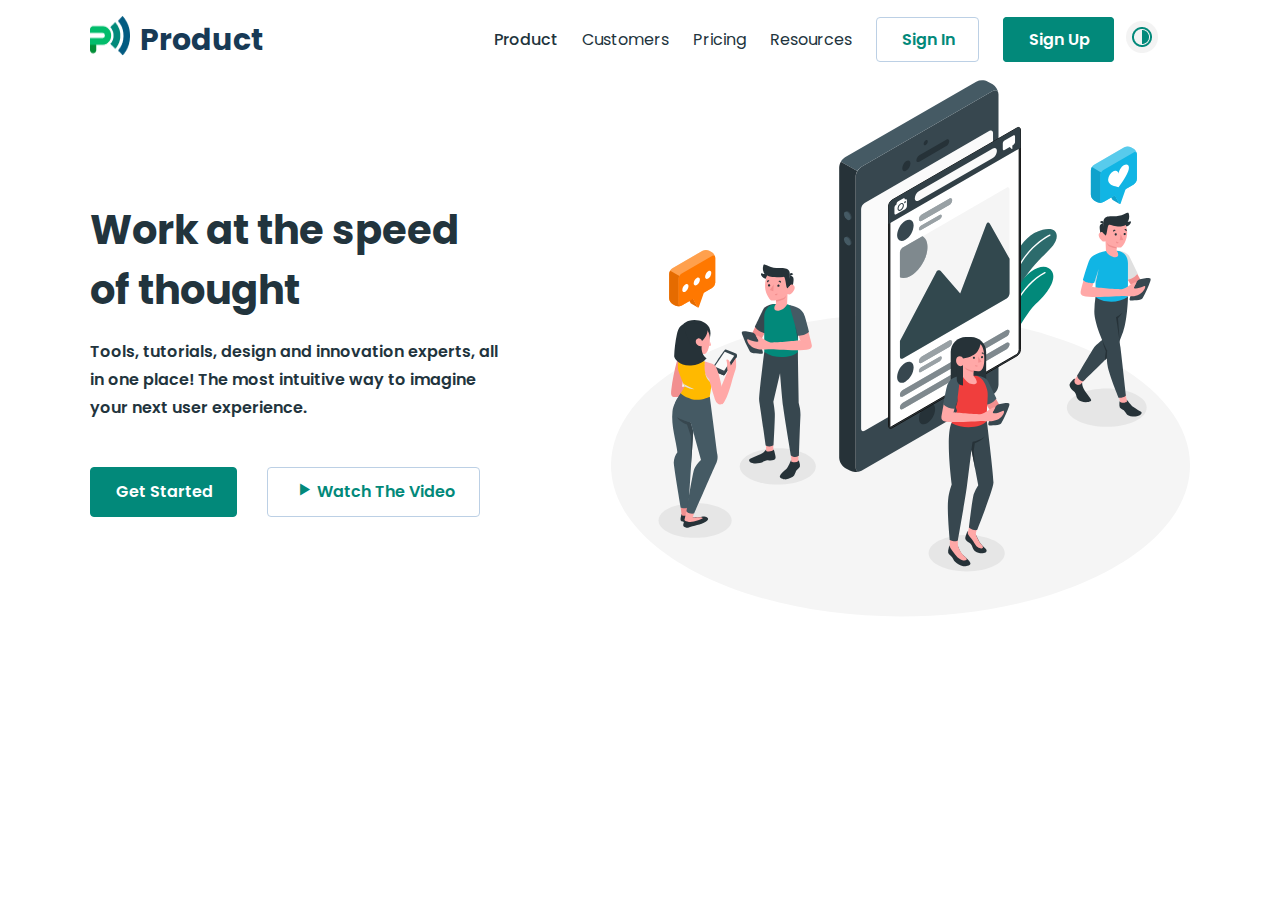
==== index.html @ 7fa53f3a "hero responisve" ====
<!DOCTYPE html>
<html lang="en">
  <head>
    <meta charset="UTF-8" />
    <meta http-equiv="X-UA-Compatible" content="IE=edge" />
    <meta name="viewport" content="width=device-width, initial-scale=1.0" />
    <link rel="stylesheet" href="./style/style.css" />
    <!--box icon-->
    <link
      href="https://unpkg.com/boxicons@2.1.1/css/boxicons.min.css"
      rel="stylesheet"
    />

    <!--font link-->
    <!--cdnjs link-->
    <link
      rel="stylesheet"
      href="https://cdnjs.cloudflare.com/ajax/libs/font-awesome/6.0.0-beta3/css/all.min.css"
      integrity="sha512-Fo3rlrZj/k7ujTnHg4CGR2D7kSs0v4LLanw2qksYuRlEzO+tcaEPQogQ0KaoGN26/zrn20ImR1DfuLWnOo7aBA=="
      crossorigin="anonymous"
      referrerpolicy="no-referrer"
    />
    <link rel="stylesheet" href="./style/style.css" />
    <title>My Product</title>
  </head>
  <body>
    <!--hero-->
    <section class="header">
      <div class="header-container container">
        <div class="header-inner">
          <div class="header-logo">
            <a href="#">
              <img src="./images/logo.png" alt="header-inner" />
              <p>Product</p>
            </a>
          </div>
          <div id="headerMenu" class="header-menu">
            <nav class="header__nav">
              <ul class="nav__list">
                <li class="list__item active"><a href="#hero">product</a></li>
                <li class="list__item"><a href="#customers">customers</a></li>
                <li class="list__item"><a href="#pricing">pricing</a></li>
                <li class="list__item"><a href="#resources">resources</a></li>
                <li class="list__btn">
                  <a class="btn singin" href="#sign in">sign in</a>
                </li>
                <li class="list__btn">
                  <a class="btn singup" href="#sign up">sign up</a>
                </li>
                <li>
                  <a class="headerDayBtn" href="#">
                    <img src="./images/daynight.png" alt="daynight" />
                  </a>
                </li>
              </ul>
            </nav>
          </div>
          <button id="openMenu" class="header__menuBtn">
            <i id="icon" class="bx bx-menu"></i>
          </button>
        </div>
      </div>
    </section>
    <sectio id="hero" class="hero">
      <div class="hero-contianer container">
        <div class="hero-inner">
          <h1 class="hero__title">
            Work at the speed <br />
            of thought
          </h1>
          <p>
            Tools, tutorials, design and innovation experts, all <br />
            in one place! The most intuitive way to imagine <br />your next user
            experience.
          </p>
          <div class="hero__btns">
            <a class="btn start" href="#">Get started </a>
            <a class="btn watch" href="#"
              ><i class="bx bx-play"></i> Watch the Video</a
            >
          </div>
        </div>
      </div>
    </sectio>
    <script src="./script.js"></script>
  </body>
</html>
---- style/style.css ----
@import url("https://fonts.googleapis.com/css2?family=Inter:wght@500&family=Montserrat:wght@600&family=Poppins:wght@400;500;600;700&display=swap");

*,
*::before,
*::after {
  box-sizing: border-box;
}

:root {
  --bg-color: #02897a;
  --text-size: 16px;
  --text-height: 28px;
  --text-weight: 600;
  --inner-titlesize: 24px;
  --inner-titleheight: 40px;
  --inner-titleweight: 700;
  --outer-titlesize: 32px;
  --outer-titleheight: 48px;
  --outer-titleweight: 700;
}

h1,
h2,
h3,
h4,
h5,
h6 {
  margin: 0;
}

ul,
li {
  list-style-type: none;
  list-style: none;
}

a {
  text-decoration: none;
}

body {
  font-family: "Poppins";
  margin: 0;
  padding: 0;
}

.container {
  width: 100%;
  max-width: 1130px;
  margin: 0 auto;
  padding: 0 15px;
}

.header {
  position: relative;
  width: 100%;
  height: 80px;
  text-align: center;
  padding: 1rem 0;
}

.header-inner {
  display: flex;
  flex-direction: row;
}

.header-logo a {
  display: flex;
  flex-direction: row;
}

.header-logo a img {
  position: relative;
  width: 40px;
  height: 40px;
}

.header-logo a p {
  font-style: normal;
  font-weight: bold;
  font-size: 30px;
  line-height: var(--text-height);
  color: #173a56;
  margin: 10px 0 10px 10px;
}

.header-menu {
  display: flex;
  flex-direction: row;
  align-items: center;
  flex-grow: 1;
  justify-content: right;
}

.header__nav {
  vertical-align: middle;
}

.nav__list {
  display: flex;
  flex-direction: row;
  margin: 0 2rem;
  vertical-align: middle;
  align-items: center;
}

.list__item {
  margin: 0 12px;
}

.list__item a {
  font-style: normal;
  font-weight: 400;
  font-size: var(--text-size);
  line-height: var(--text-height);
  color: #22343d;
  text-transform: capitalize;
  transition: all 0.2s ease;
}

.list__item.active a {
  font-weight: 500;
}

.list__btn {
  margin: 0 12px;
}

.btn {
  font-style: normal;
  font-weight: var(--text-weight);
  font-size: var(--text-size);
  line-height: var(--text-height);
  color: #fff;
  background-color: var(--bg-color);
  padding: 10px 23px 10px 25px;
  border-radius: 4px;
  transition: all 0.2s ease;
  border: 1px solid var(--bg-color);
  text-transform: capitalize;
}

.btn.singup:hover,
.btn.start:hover {
  color: #02897a;
  background-color: #fff;
}

.btn.singin,
.btn.watch {
  color: var(--bg-color);
  background-color: #fff;
  border: 1px solid #bcd0e5;
}

.btn.singin:hover,
.btn.watch:hover {
  color: #fff;
  background-color: var(--bg-color);
}

.header__menuBtn {
  background-color: transparent;
  border: none;
  font-size: 40px;
  color: var(--bg-color);
  display: none;
  align-items: center;
}

/*responsive*/
@media only screen and (max-width: 992px) {
  .container {
    width: 96%;
  }

  .header-inner {
    display: flex;
    flex-direction: row;
    justify-content: space-between;
  }

  .header-menu {
    position: fixed;
    top: 0;
    right: 100%;
    width: 100vw;
    min-height: 100vh;
    background-color: #1f2e35b6;
    overflow-y: hidden;
    transition: 0.5s;
    flex-basis: 100%;
    text-align: center;
    justify-content: center;
    z-index: 100;
    padding: 150px 50px;
    transition: all 0.4s ease;
  }

  .show {
    right: 0;
  }

  .header__nav {
    display: inline-block;
    width: 100%;
  }

  .nav__list {
    display: flex;
    flex-direction: column;
    justify-content: space-around;
    margin: 0;
    padding: 0;
    z-index: 110;
  }

  .nav__list a:hover {
    color: #fff;
  }

  .list__item,
  .list__btn {
    margin: 1rem 0;
  }

  .header__menuBtn {
    display: flex;
    position: relative;
    z-index: 210;
    cursor: pointer;
    border: none;
    background-color: transparent;
    text-align: center;
    padding: 1rem 0;
  }

  .header__menuBtn i {
    font-size: 28px;
    color: #02897a;
    font-weight: 500;
  }
}

/*hero*/

.hero {
  position: relative;
  width: 100%;
  height: auto;
  padding: 25px 0 50px 0;
}

.hero-inner {
  display: flex;
  flex-direction: column;
  text-align: left;
  align-items: flex-start;
  background-image: url(../images/amico.svg);
  background-position: right;
  background-repeat: no-repeat;
  background-size: contain;

  padding: 120px 0 100px 0;
}

.hero__title {
  font-style: normal;
  font-weight: var(--inner-titleweight);
  font-size: 40px;
  line-height: 60px;
  color: #22343d;
  margin: 0 0 18px 0;
}

.hero-inner p {
  font-style: normal;
  font-weight: var(--text-weight);
  font-size: var(--text-size);
  line-height: var(--text-height);
  color: #22343d;
  margin: 0 0 45px 0;
}

.hero__btns {
  display: flex;
  flex-direction: row;
  gap: 30px;
}

.watch i {
  font-size: 24px;
  text-align: center;
}

.watch {
  display: flex;
  flex-direction: row;
}

@media only screen and (max-width: 992px) {
  :root {
    --bg-color: #02897a;
    --text-size: 14px;
    --text-height: 24px;
    --text-weight: 600;
    --inner-titlesize: 24px;
    --inner-titleheight: 40px;
    --inner-titleweight: 700;
    --outer-titlesize: 32px;
    --outer-titleheight: 48px;
    --outer-titleweight: 700;
  }

  .hero-inner {
    background-size: 60%;
  }

  .hero__title {
    font-size: 2.2rem;
    line-height: 50px;
  }

  .hero-inner p {
    font-style: normal;
    font-weight: var(--text-weight);
    font-size: var(--text-size);
    line-height: var(--text-height);
    color: #22343d;
    margin: 0 0 45px 0;
  }

  .hero__btns {
    text-align: left;
    justify-content: left;
  }
}

@media only screen and (max-width: 768px) {
  .hero-inner {
    background-position: top center;
    background-repeat: no-repeat;
    background-size: 50%;
    padding: 250px 0 100px 0;
    justify-content: center;
  }

  .hero__title {
    font-size: 36px;
    line-height: 60px;
    text-align: center;
    width: 100%;
  }

  .hero-inner p {
    font-size: 18px;
    line-height: 28px;
    color: #22343d;
    margin: 0 0 32px 0;
    text-align: center;
    width: 100%;
  }

  .hero__btns {
    width: 100%;
    text-align: center;
    justify-content: center;
  }
}

@media only screen and (max-width: 576px) {
  :root {
    --bg-color: #02897a;
    --text-size: 14px;
    --text-height: 24px;
    --text-weight: 600;
    --inner-titlesize: 24px;
    --inner-titleheight: 40px;
    --inner-titleweight: 700;
    --outer-titlesize: 32px;
    --outer-titleheight: 48px;
    --outer-titleweight: 700;
  }
  .hero-inner {
    background-position: top center;
    background-repeat: no-repeat;
    background-size: 50%;
    padding: 250px 0 100px 0;
    justify-content: center;
  }

  .hero__title {
    font-size: 36px;
    line-height: 60px;
    text-align: center;
    width: 100%;
  }

  .hero-inner p {
    font-size: 18px;
    line-height: 28px;
    color: #22343d;
    margin: 0 0 32px 0;
    text-align: center;
    width: 100%;
  }

  .hero__btns {
    width: 100%;
    text-align: center;
    justify-content: center;
  }
}
---- style/style.css ----
@import url("https://fonts.googleapis.com/css2?family=Inter:wght@500&family=Montserrat:wght@600&family=Poppins:wght@400;500;600;700&display=swap");

*,
*::before,
*::after {
  box-sizing: border-box;
}

:root {
  --bg-color: #02897a;
  --text-size: 16px;
  --text-height: 28px;
  --text-weight: 600;
  --inner-titlesize: 24px;
  --inner-titleheight: 40px;
  --inner-titleweight: 700;
  --outer-titlesize: 32px;
  --outer-titleheight: 48px;
  --outer-titleweight: 700;
}

h1,
h2,
h3,
h4,
h5,
h6 {
  margin: 0;
}

ul,
li {
  list-style-type: none;
  list-style: none;
}

a {
  text-decoration: none;
}

body {
  font-family: "Poppins";
  margin: 0;
  padding: 0;
}

.container {
  width: 100%;
  max-width: 1130px;
  margin: 0 auto;
  padding: 0 15px;
}

.header {
  position: relative;
  width: 100%;
  height: 80px;
  text-align: center;
  padding: 1rem 0;
}

.header-inner {
  display: flex;
  flex-direction: row;
}

.header-logo a {
  display: flex;
  flex-direction: row;
}

.header-logo a img {
  position: relative;
  width: 40px;
  height: 40px;
}

.header-logo a p {
  font-style: normal;
  font-weight: bold;
  font-size: 30px;
  line-height: var(--text-height);
  color: #173a56;
  margin: 10px 0 10px 10px;
}

.header-menu {
  display: flex;
  flex-direction: row;
  align-items: center;
  flex-grow: 1;
  justify-content: right;
}

.header__nav {
  vertical-align: middle;
}

.nav__list {
  display: flex;
  flex-direction: row;
  margin: 0 2rem;
  vertical-align: middle;
  align-items: center;
}

.list__item {
  margin: 0 12px;
}

.list__item a {
  font-style: normal;
  font-weight: 400;
  font-size: var(--text-size);
  line-height: var(--text-height);
  color: #22343d;
  text-transform: capitalize;
  transition: all 0.2s ease;
}

.list__item.active a {
  font-weight: 500;
}

.list__btn {
  margin: 0 12px;
}

.btn {
  font-style: normal;
  font-weight: var(--text-weight);
  font-size: var(--text-size);
  line-height: var(--text-height);
  color: #fff;
  background-color: var(--bg-color);
  padding: 10px 23px 10px 25px;
  border-radius: 4px;
  transition: all 0.2s ease;
  border: 1px solid var(--bg-color);
  text-transform: capitalize;
}

.btn.singup:hover,
.btn.start:hover {
  color: #02897a;
  background-color: #fff;
}

.btn.singin,
.btn.watch {
  color: var(--bg-color);
  background-color: #fff;
  border: 1px solid #bcd0e5;
}

.btn.singin:hover,
.btn.watch:hover {
  color: #fff;
  background-color: var(--bg-color);
}

.header__menuBtn {
  background-color: transparent;
  border: none;
  font-size: 40px;
  color: var(--bg-color);
  display: none;
  align-items: center;
}

/*responsive*/
@media only screen and (max-width: 992px) {
  .container {
    width: 96%;
  }

  .header-inner {
    display: flex;
    flex-direction: row;
    justify-content: space-between;
  }

  .header-menu {
    position: fixed;
    top: 0;
    right: 100%;
    width: 100vw;
    min-height: 100vh;
    background-color: #1f2e35b6;
    overflow-y: hidden;
    transition: 0.5s;
    flex-basis: 100%;
    text-align: center;
    justify-content: center;
    z-index: 100;
    padding: 150px 50px;
    transition: all 0.4s ease;
  }

  .show {
    right: 0;
  }

  .header__nav {
    display: inline-block;
    width: 100%;
  }

  .nav__list {
    display: flex;
    flex-direction: column;
    justify-content: space-around;
    margin: 0;
    padding: 0;
    z-index: 110;
  }

  .nav__list a:hover {
    color: #fff;
  }

  .list__item,
  .list__btn {
    margin: 1rem 0;
  }

  .header__menuBtn {
    display: flex;
    position: relative;
    z-index: 210;
    cursor: pointer;
    border: none;
    background-color: transparent;
    text-align: center;
    padding: 1rem 0;
  }

  .header__menuBtn i {
    font-size: 28px;
    color: #02897a;
    font-weight: 500;
  }
}

/*hero*/

.hero {
  position: relative;
  width: 100%;
  height: auto;
  padding: 25px 0 50px 0;
}

.hero-inner {
  display: flex;
  flex-direction: column;
  text-align: left;
  align-items: flex-start;
  background-image: url(../images/amico.svg);
  background-position: right;
  background-repeat: no-repeat;
  background-size: contain;

  padding: 120px 0 100px 0;
}

.hero__title {
  font-style: normal;
  font-weight: var(--inner-titleweight);
  font-size: 40px;
  line-height: 60px;
  color: #22343d;
  margin: 0 0 18px 0;
}

.hero-inner p {
  font-style: normal;
  font-weight: var(--text-weight);
  font-size: var(--text-size);
  line-height: var(--text-height);
  color: #22343d;
  margin: 0 0 45px 0;
}

.hero__btns {
  display: flex;
  flex-direction: row;
  gap: 30px;
}

.watch i {
  font-size: 24px;
  text-align: center;
}

.watch {
  display: flex;
  flex-direction: row;
}

@media only screen and (max-width: 992px) {
  :root {
    --bg-color: #02897a;
    --text-size: 14px;
    --text-height: 24px;
    --text-weight: 600;
    --inner-titlesize: 24px;
    --inner-titleheight: 40px;
    --inner-titleweight: 700;
    --outer-titlesize: 32px;
    --outer-titleheight: 48px;
    --outer-titleweight: 700;
  }

  .hero-inner {
    background-size: 60%;
  }

  .hero__title {
    font-size: 2.2rem;
    line-height: 50px;
  }

  .hero-inner p {
    font-style: normal;
    font-weight: var(--text-weight);
    font-size: var(--text-size);
    line-height: var(--text-height);
    color: #22343d;
    margin: 0 0 45px 0;
  }

  .hero__btns {
    text-align: left;
    justify-content: left;
  }
}

@media only screen and (max-width: 768px) {
  .hero-inner {
    background-position: top center;
    background-repeat: no-repeat;
    background-size: 50%;
    padding: 250px 0 100px 0;
    justify-content: center;
  }

  .hero__title {
    font-size: 36px;
    line-height: 60px;
    text-align: center;
    width: 100%;
  }

  .hero-inner p {
    font-size: 18px;
    line-height: 28px;
    color: #22343d;
    margin: 0 0 32px 0;
    text-align: center;
    width: 100%;
  }

  .hero__btns {
    width: 100%;
    text-align: center;
    justify-content: center;
  }
}

@media only screen and (max-width: 576px) {
  :root {
    --bg-color: #02897a;
    --text-size: 14px;
    --text-height: 24px;
    --text-weight: 600;
    --inner-titlesize: 24px;
    --inner-titleheight: 40px;
    --inner-titleweight: 700;
    --outer-titlesize: 32px;
    --outer-titleheight: 48px;
    --outer-titleweight: 700;
  }
  .hero-inner {
    background-position: top center;
    background-repeat: no-repeat;
    background-size: 50%;
    padding: 250px 0 100px 0;
    justify-content: center;
  }

  .hero__title {
    font-size: 36px;
    line-height: 60px;
    text-align: center;
    width: 100%;
  }

  .hero-inner p {
    font-size: 18px;
    line-height: 28px;
    color: #22343d;
    margin: 0 0 32px 0;
    text-align: center;
    width: 100%;
  }

  .hero__btns {
    width: 100%;
    text-align: center;
    justify-content: center;
  }
}
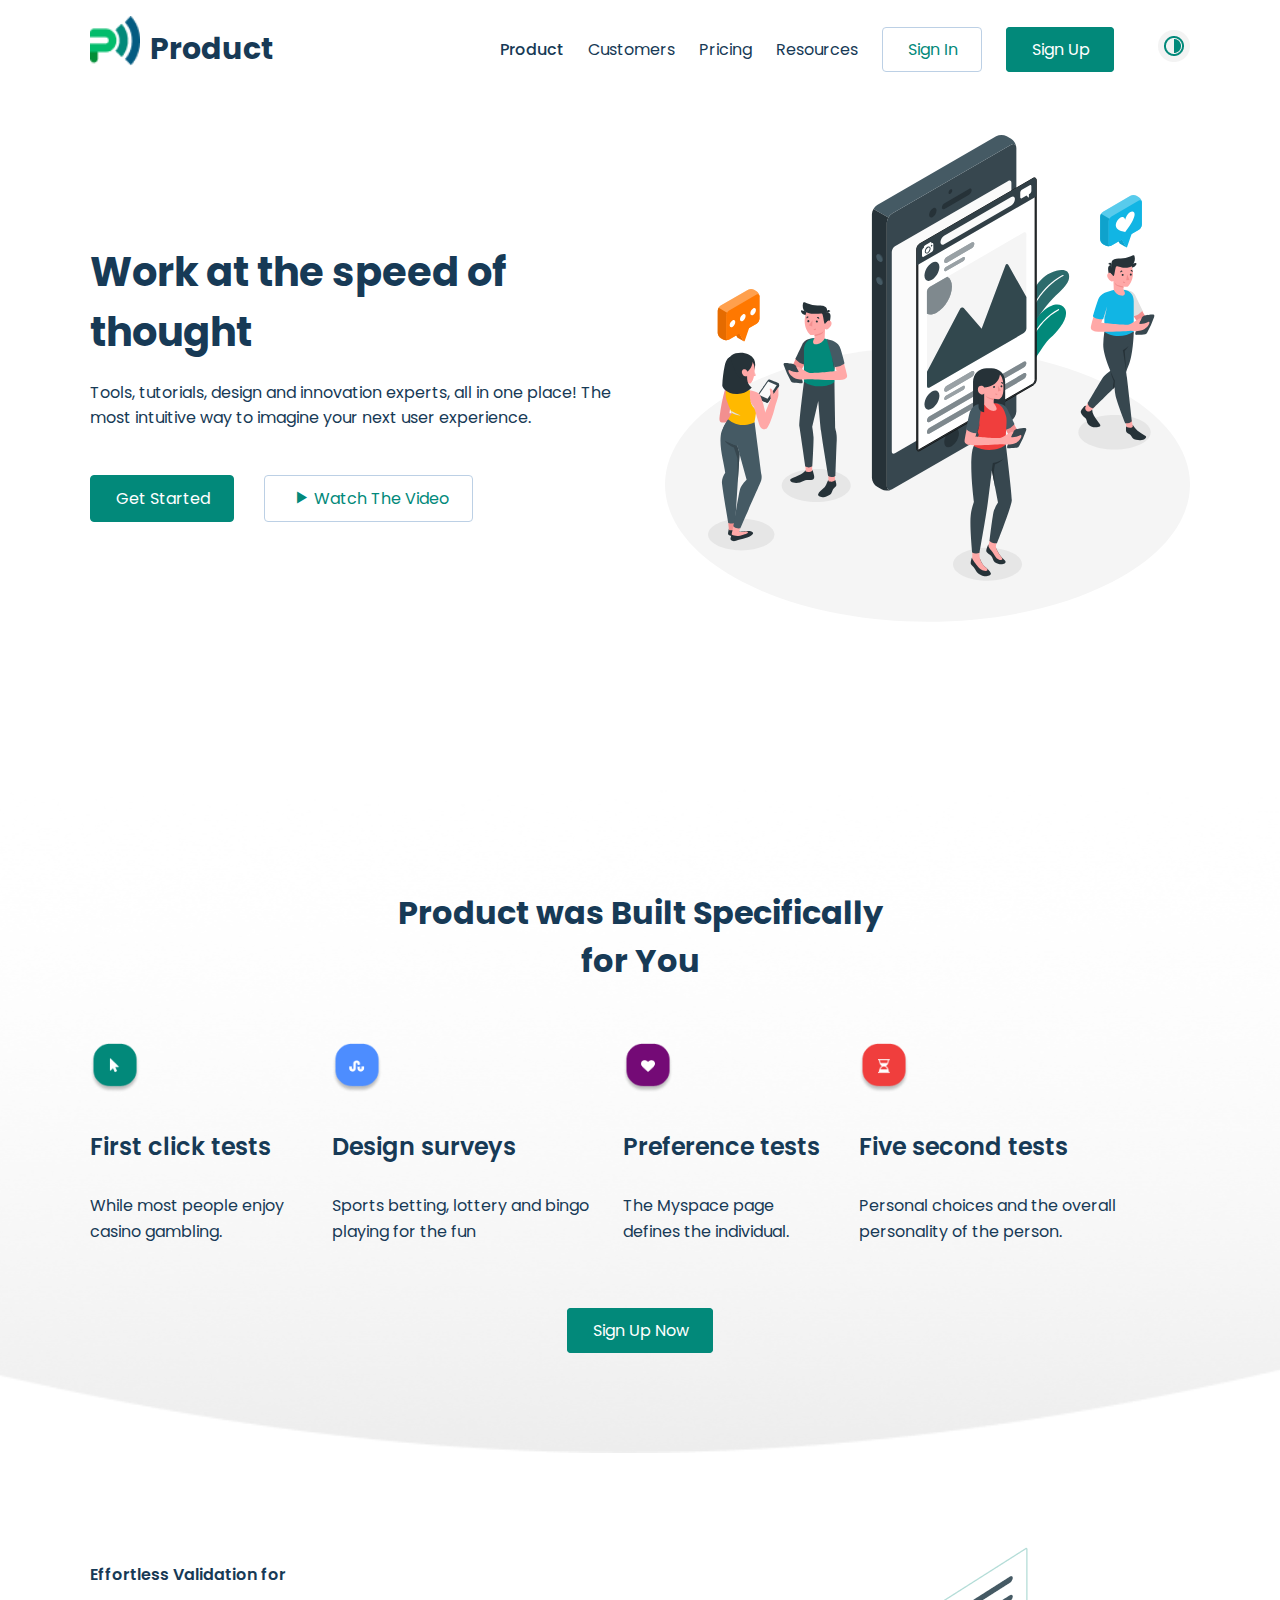
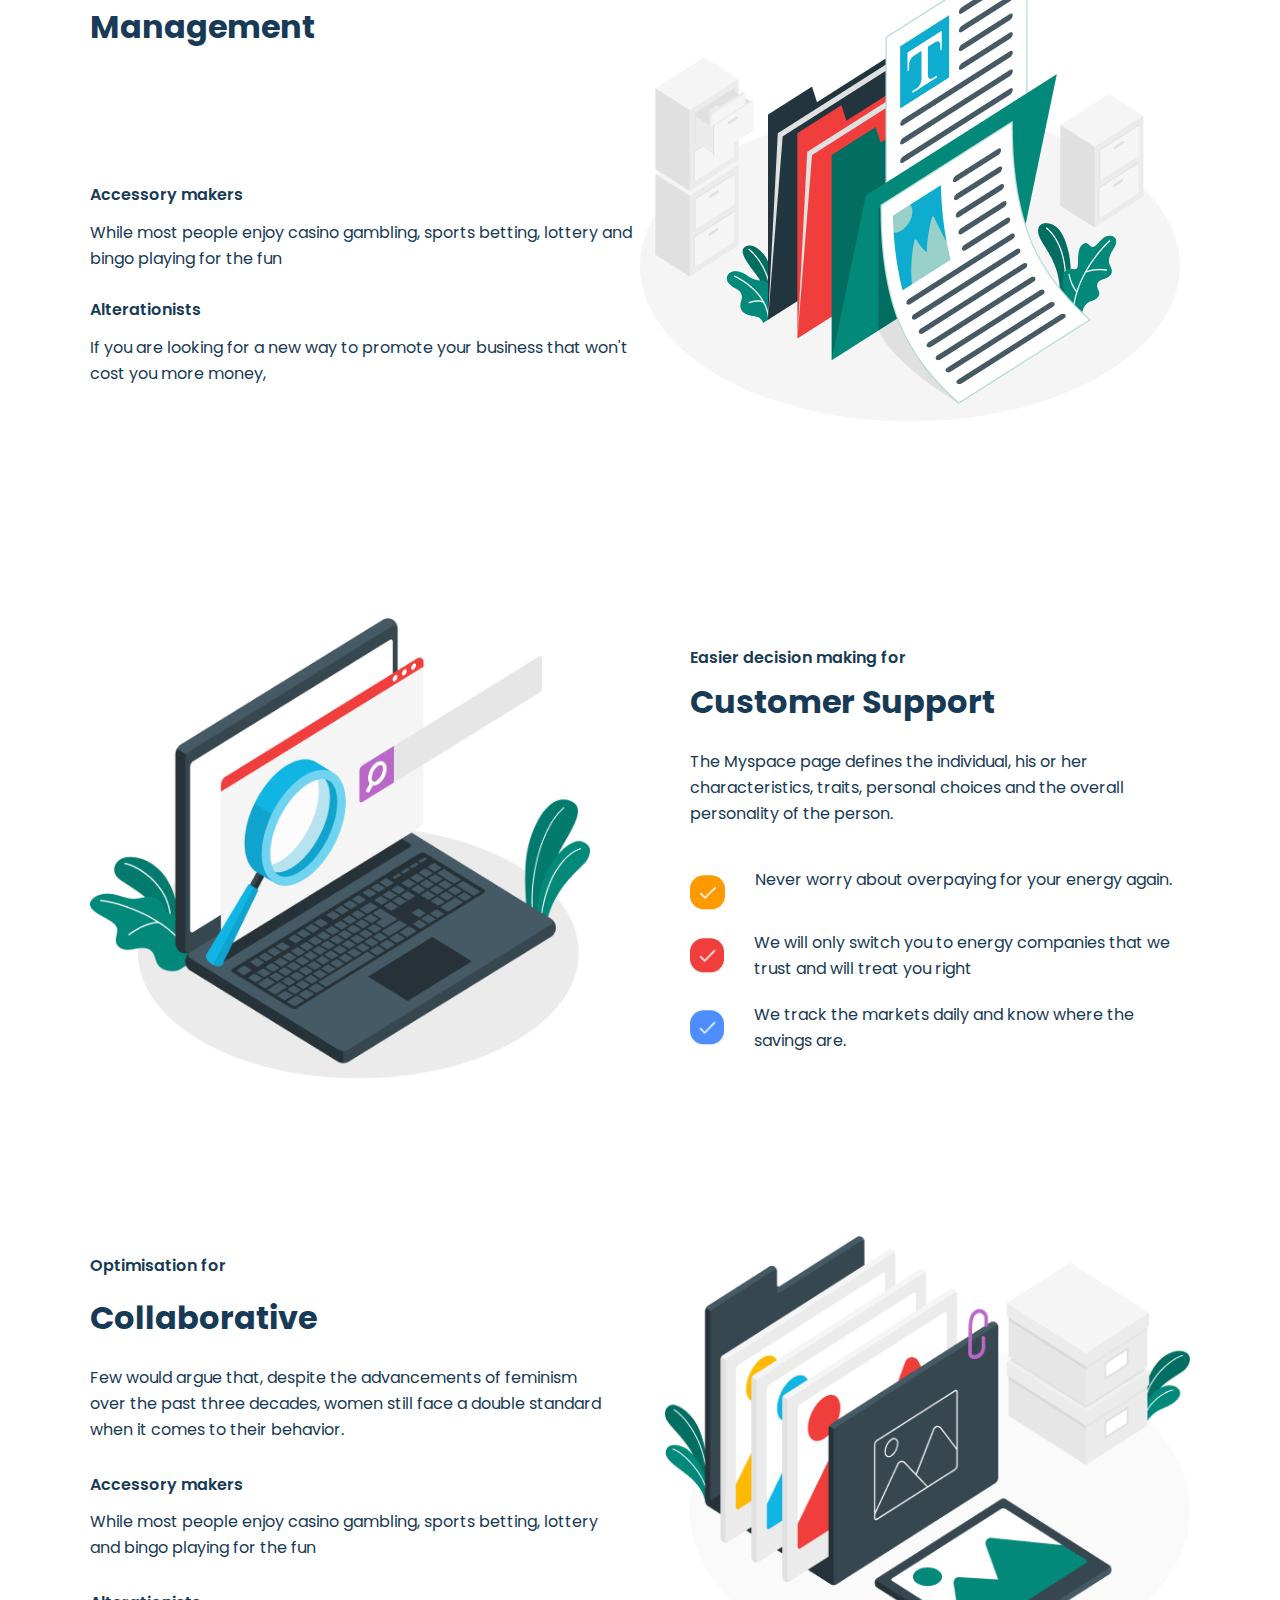
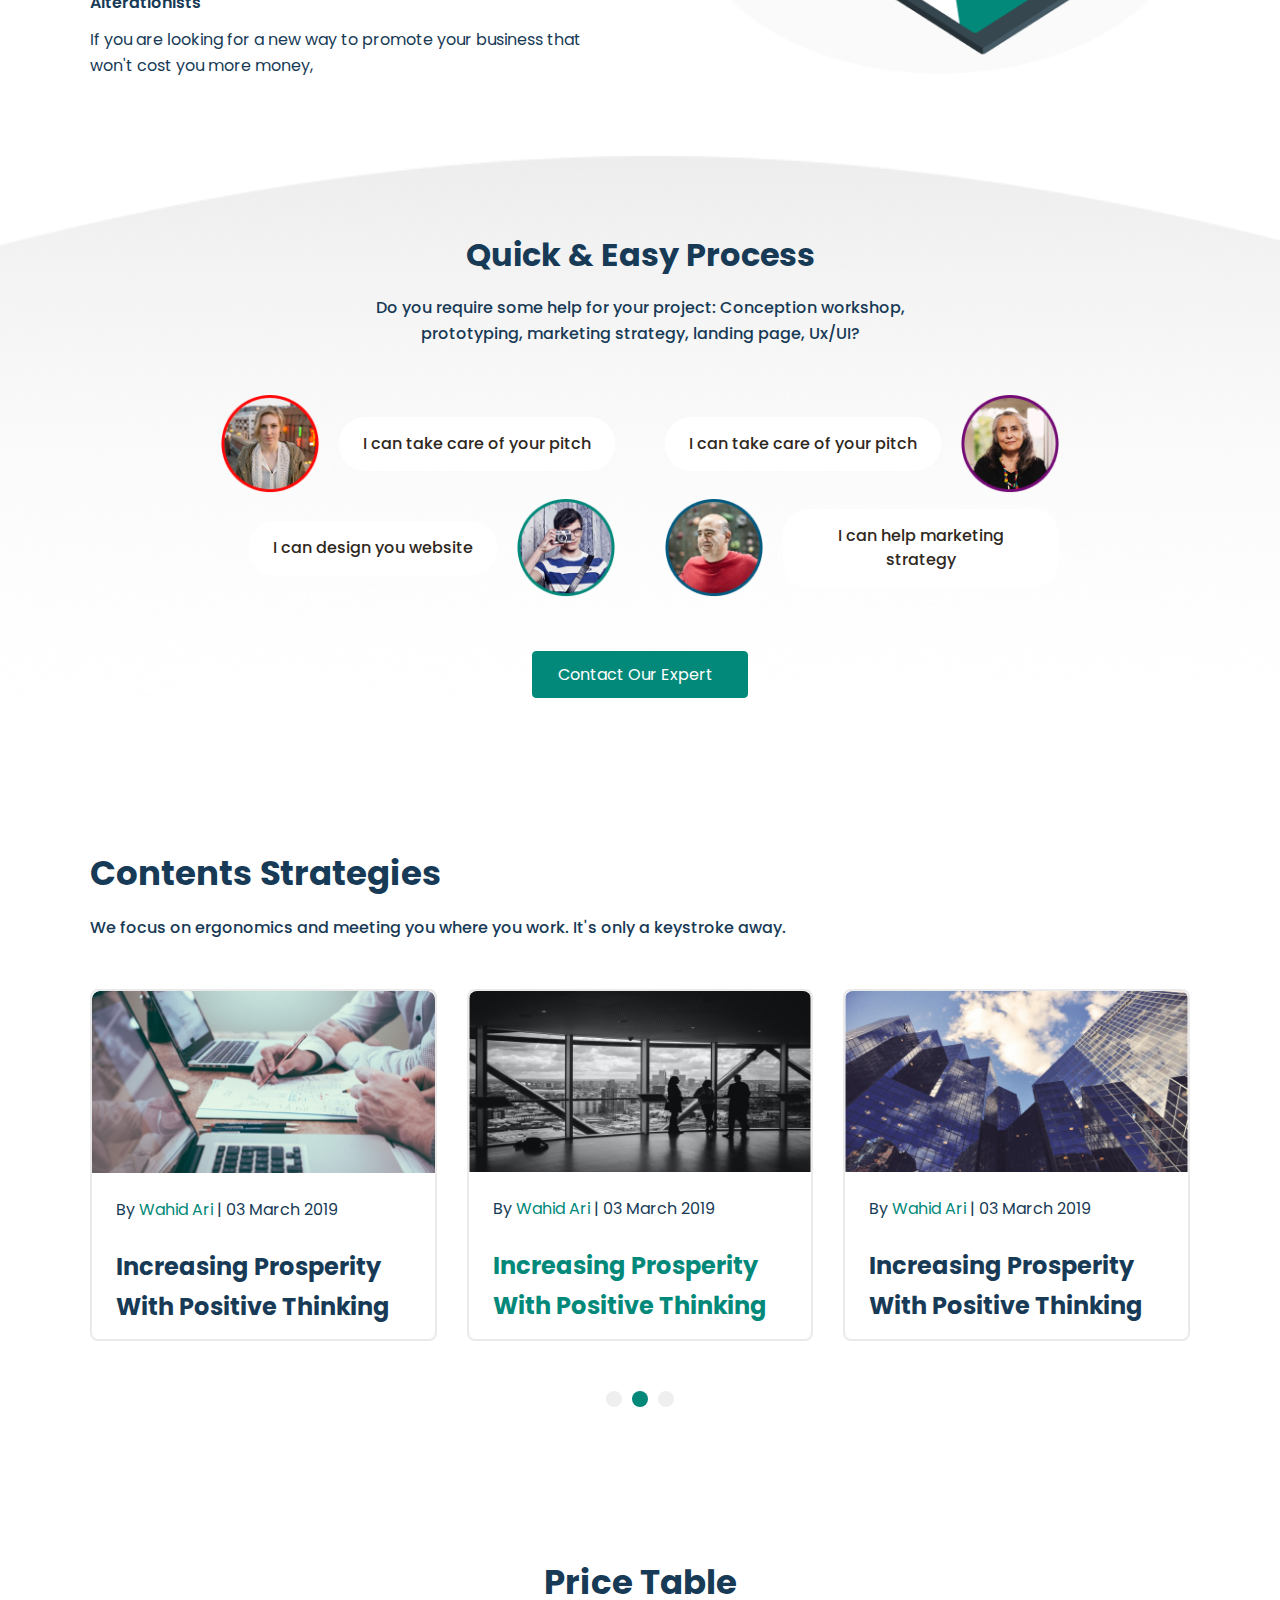
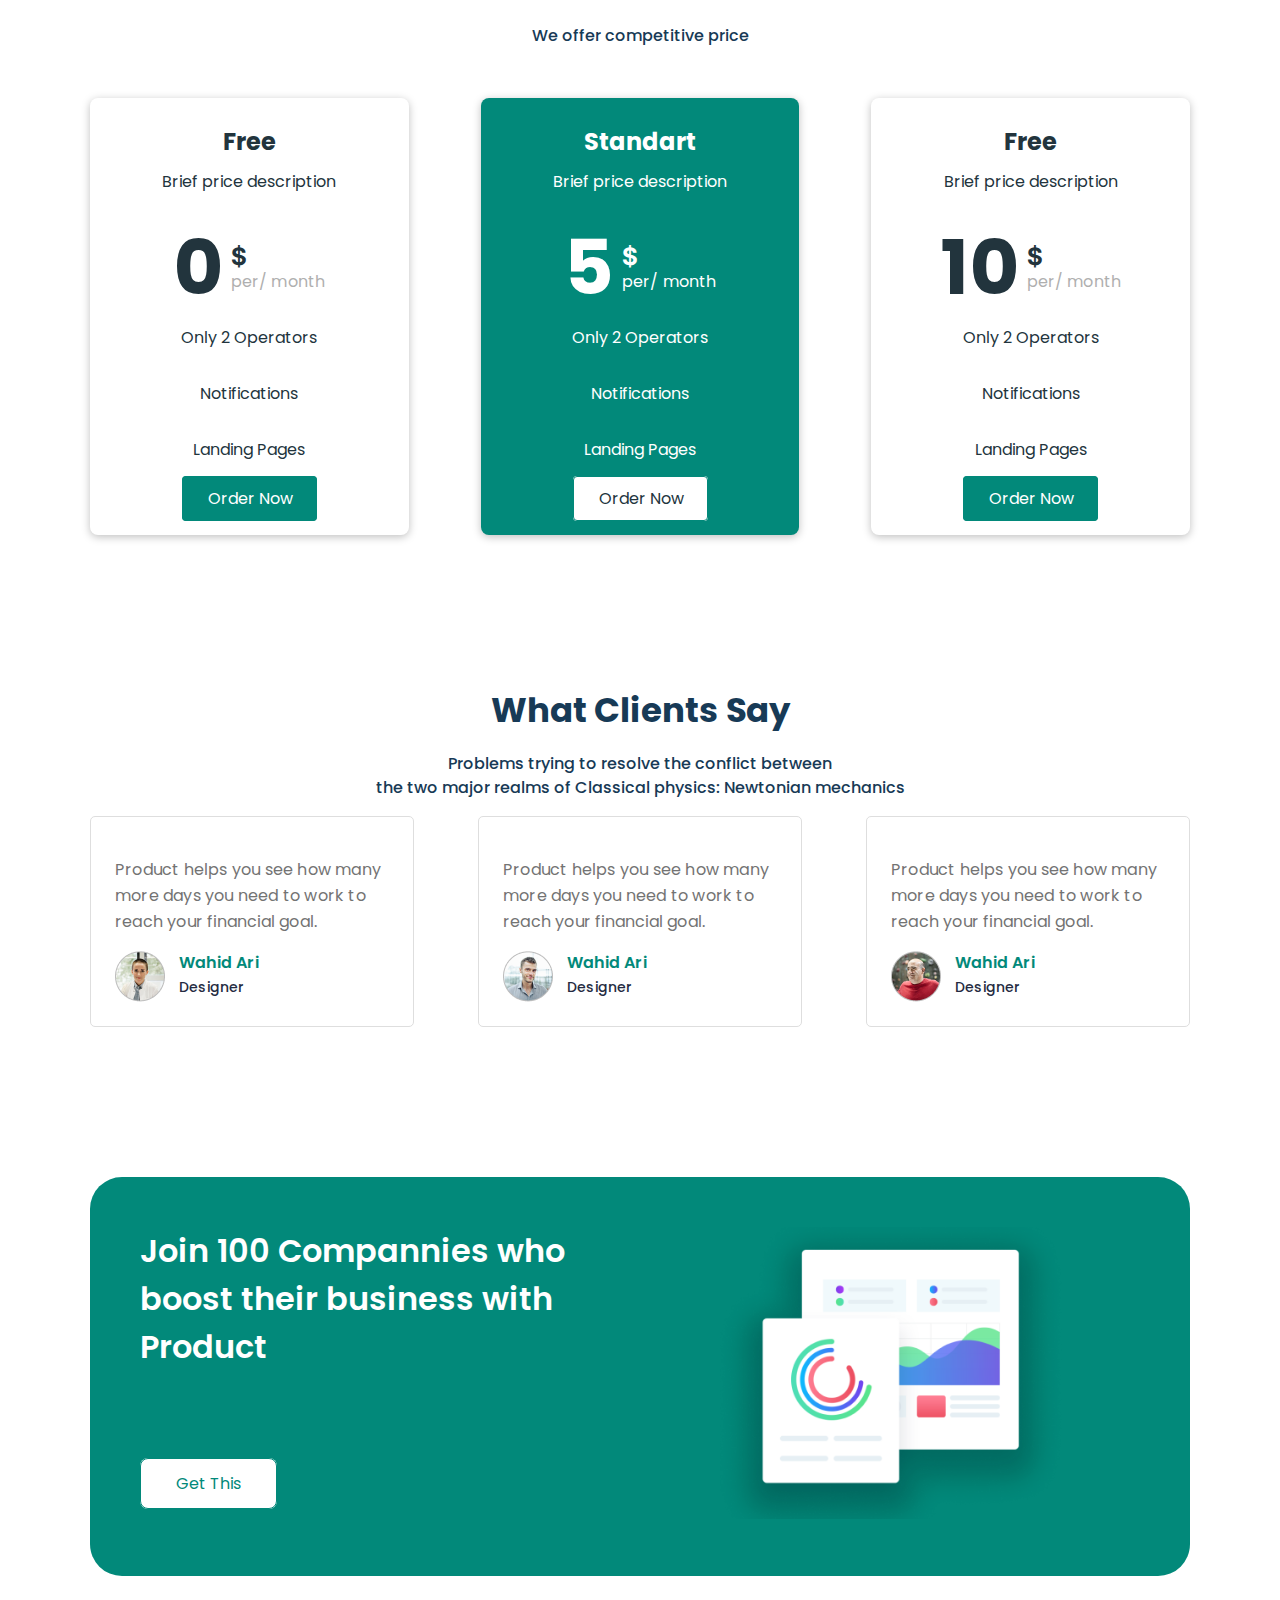
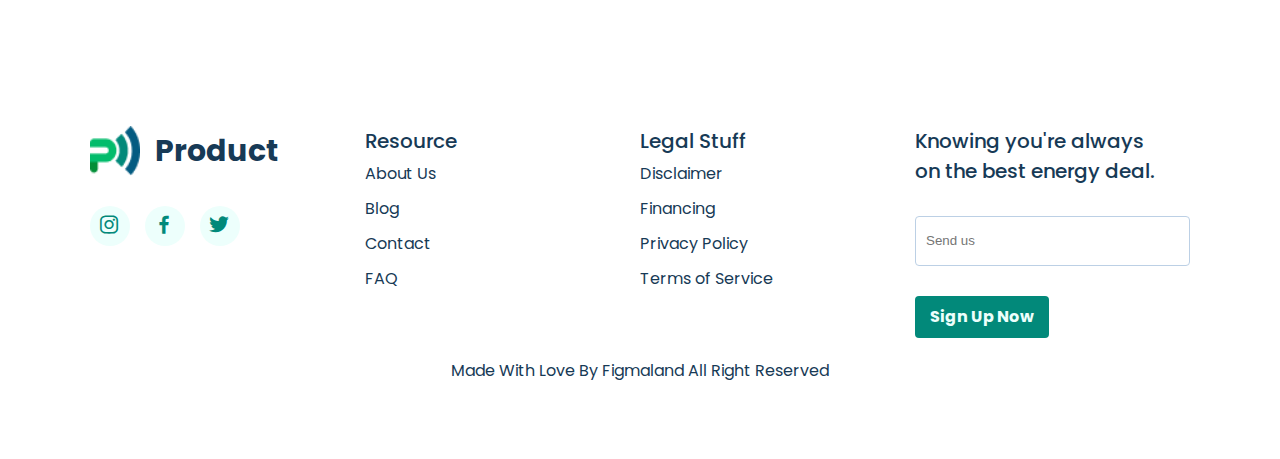
==== commit 661310b1: "fineshed the responsive" ====
--- a/index.html
+++ b/index.html
@@ -25,7 +25,7 @@
   </head>
   <body>
     <!--hero-->
-    <section class="header">
+    <header class="header">
       <div class="header-container container">
         <div class="header-inner">
           <div class="header-logo">
@@ -34,54 +34,514 @@
               <p>Product</p>
             </a>
           </div>
-          <div id="headerMenu" class="header-menu">
-            <nav class="header__nav">
+          <div class="header-menu">
+            <nav id="navbar" class="header__nav">
+              <a
+                href="javascript:void(0)"
+                class="header__navbtn"
+                onclick="closeNav()"
+                ><i onclick="closeNav()" class="bx bx-x"></i
+              ></a>
               <ul class="nav__list">
-                <li class="list__item active"><a href="#hero">product</a></li>
-                <li class="list__item"><a href="#customers">customers</a></li>
-                <li class="list__item"><a href="#pricing">pricing</a></li>
-                <li class="list__item"><a href="#resources">resources</a></li>
+                <li class="list__item active">
+                  <a href="./index.html">product</a>
+                </li>
+                <li class="list__item">
+                  <a href="./customer.html">customers</a>
+                </li>
+                <li class="list__item">
+                  <a href="./pricing.html">pricing</a>
+                </li>
+                <li class="list__item">
+                  <a href="./resources.html">resources</a>
+                </li>
                 <li class="list__btn">
                   <a class="btn singin" href="#sign in">sign in</a>
                 </li>
                 <li class="list__btn">
                   <a class="btn singup" href="#sign up">sign up</a>
                 </li>
-                <li>
-                  <a class="headerDayBtn" href="#">
-                    <img src="./images/daynight.png" alt="daynight" />
-                  </a>
-                </li>
               </ul>
             </nav>
           </div>
-          <button id="openMenu" class="header__menuBtn">
-            <i id="icon" class="bx bx-menu"></i>
-          </button>
+          <div class="additional-btns">
+            <a id="modeBtn" class="headerDayBtn" href="#">
+              <img src="./images/daynight.png" alt="daynight" />
+            </a>
+            <button id="menu-btn" class="header__menuBtn" onclick="openNav()">
+              <i id="icon" class="bx bx-menu"></i>
+            </button>
+          </div>
         </div>
       </div>
-    </section>
-    <sectio id="hero" class="hero">
-      <div class="hero-contianer container">
-        <div class="hero-inner">
-          <h1 class="hero__title">
-            Work at the speed <br />
-            of thought
+    </header>
+    <!--header-->
+    <main class="main">
+      <section id="hero " class="hero">
+        <div class="hero-contianer container">
+          <div class="hero-inner">
+            <div class="hero-content">
+              <h1 class="hero__title">Work at the speed of thought</h1>
+              <p>
+                Tools, tutorials, design and innovation experts, all in one
+                place! The most intuitive way to imagine your next user
+                experience.
+              </p>
+              <div class="hero__btns">
+                <a class="btn start" href="#">Get started </a>
+                <a class="btn watch" href="#"
+                  ><i class="bx bx-play"></i> Watch the Video</a
+                >
+              </div>
+            </div>
+            <div class="hero-img">
+              <img src="./images/amico.svg" alt="hero-img" />
+            </div>
+          </div>
+        </div>
+      </section>
+
+      <section class="spesific">
+        <div class="spesific-container container">
+          <div class="spesific-inner">
+            <div class="spesific__up">
+              <h1 class="spesific__title title">
+                Product was Built Specifically <br />
+                for You
+              </h1>
+            </div>
+            <div class="spesific__below">
+              <div class="below__items">
+                <img src="./images/icon.png" alt="below specifis" />
+                <h3>First click tests</h3>
+                <p>While most people enjoy casino gambling.</p>
+              </div>
+              <div class="below__items">
+                <img src="./images/icon1.png" alt="below specifis" />
+                <h3>Design surveys</h3>
+                <p>Sports betting, lottery and bingo playing for the fun</p>
+              </div>
+              <div class="below__items">
+                <img src="./images/icon2.png" alt="below specifis" />
+                <h3>Preference tests</h3>
+                <p>The Myspace page defines the individual.</p>
+              </div>
+              <div class="below__items">
+                <img src="./images/icon3.png" alt="below specifis" />
+                <h3>Five second tests</h3>
+                <p>
+                  Personal choices and the overall personality of the person.
+                </p>
+              </div>
+            </div>
+            <div class="specific__btns">
+              <a class="spc__btn btn" href="#">Sign up now</a>
+            </div>
+          </div>
+        </div>
+      </section>
+
+      <section class="managment section">
+        <div class="managment-container container">
+          <div class="managment-inner">
+            <div class="managment-content">
+              <div class="managment-up">
+                <p>Effortless Validation for</p>
+                <h3>Management</h3>
+                <p>
+                  The Myspace page defines the individual, his or her
+                  characteristics, traits, personal choices and the overall
+                  personality of the person.
+                </p>
+              </div>
+              <div class="managment-below">
+                <h4>Accessory makers</h4>
+                <p>
+                  While most people enjoy casino gambling, sports betting,
+                  lottery and bingo playing for the fun
+                </p>
+                <h4>Alterationists</h4>
+                <p>
+                  If you are looking for a new way to promote your business that
+                  won't cost you more money,
+                </p>
+              </div>
+            </div>
+            <div class="managment-img">
+              <img src="./images/managment.png" alt="managment" />
+            </div>
+          </div>
+        </div>
+      </section>
+
+      <section class="section support">
+        <div class="support-container container">
+          <div class="support-inner">
+            <div class="support-img">
+              <img src="./images/search-engines/support.png" alt="managment" />
+            </div>
+            <div class="support-content">
+              <div class="support-up">
+                <p>Easier decision making for</p>
+                <h3>Customer Support</h3>
+                <p>
+                  The Myspace page defines the individual, his or her
+                  characteristics, traits, personal choices and the overall
+                  personality of the person.
+                </p>
+              </div>
+              <div class="support-below">
+                <div class="support-items">
+                  <img src="./images/customer1.png" alt="" />
+                  <p>Never worry about overpaying for your energy again.</p>
+                </div>
+                <div class="support-items">
+                  <img src="./images/customer2.png" alt="" />
+                  <p>
+                    We will only switch you to energy companies that we trust
+                    and will treat you right
+                  </p>
+                </div>
+                <div class="support-items">
+                  <img src="./images/customer3.png" alt="" />
+                  <p>
+                    We track the markets daily and know where the savings are.
+                  </p>
+                </div>
+              </div>
+            </div>
+          </div>
+        </div>
+      </section>
+
+      <section class="section collaborative">
+        <div class="collaborative-container container">
+          <div class="collaborative-inner">
+            <div class="collaborative-content">
+              <div class="collaborative-up">
+                <p>Optimisation for</p>
+                <h3>Collaborative</h3>
+                <p>
+                  Few would argue that, despite the advancements of feminism
+                  over the past three decades, women still face a double
+                  standard when it comes to their behavior.
+                </p>
+              </div>
+              <div class="collaborative-below">
+                <h4>Accessory makers</h4>
+                <p>
+                  While most people enjoy casino gambling, sports betting,
+                  lottery and bingo playing for the fun
+                </p>
+                <h4>Alterationists</h4>
+                <p>
+                  If you are looking for a new way to promote your business that
+                  won't cost you more money,
+                </p>
+              </div>
+            </div>
+            <div class="collaborative-img">
+              <img src="./images/collaborative.png" alt="managment" />
+            </div>
+          </div>
+        </div>
+      </section>
+
+      <section class="process section">
+        <div class="process-container container">
+          <div class="process-inner">
+            <div class="process-up">
+              <h3>Quick & Easy Process</h3>
+              <p>
+                Do you require some help for your project: Conception workshop,
+                <br />
+                prototyping, marketing strategy, landing page, Ux/UI?
+              </p>
+            </div>
+            <div class="process-below">
+              <div class="process-authors">
+                <div class="process-content">
+                  <img src="./images/Avator.png" alt="avatar" />
+                  <p>I can take care of your pitch</p>
+                </div>
+                <div class="process-content right">
+                  <p>I can take care of your pitch</p>
+                  <img src="./images/Avator4.png" alt="avatar" />
+                </div>
+              </div>
+              <div class="process-authors">
+                <div class="process-content right">
+                  <p>I can design you website</p>
+                  <img src="./images/Avator2.png" alt="avatar" />
+                </div>
+                <div class="process-content">
+                  <img src="./images/Avator3.png" alt="avatar" />
+                  <p>I can help marketing strategy</p>
+                </div>
+              </div>
+            </div>
+            <a class="process-btn btn" href="#">Contact our expert</a>
+          </div>
+        </div>
+      </section>
+
+      <section class="strategies section">
+        <div class="strategies-container container">
+          <div class="strategies-inner">
+            <div class="strategies-up">
+              <h1>Contents Strategies</h1>
+              <p>
+                We focus on ergonomics and meeting you where you work. It's only
+                a keystroke away.
+              </p>
+            </div>
+            <div class="strategies-below">
+              <div class="strategies__slide">
+                <img src="./images/slideimg.png" alt="slideimg" />
+                <p>
+                  By <span style="color: #02897a">Wahid Ari</span> | 03 March
+                  2019
+                </p>
+                <h1>Increasing Prosperity With Positive Thinking</h1>
+              </div>
+              <div class="strategies__slide">
+                <img src="./images/slideimg1.png" alt="slideimg" />
+                <p>
+                  By <span style="color: #02897a">Wahid Ari</span> | 03 March
+                  2019
+                </p>
+                <h1 style="color: #02897a">
+                  Increasing Prosperity With Positive Thinking
+                </h1>
+              </div>
+              <div class="strategies__slide">
+                <img src="./images/slideimg3.png" alt="slideimg" />
+                <p>
+                  By <span style="color: #02897a">Wahid Ari</span> | 03 March
+                  2019
+                </p>
+                <h1>Increasing Prosperity With Positive Thinking</h1>
+              </div>
+            </div>
+
+            <div class="strategies-dots">
+              <span></span>
+              <span style="background-color: #02897a"></span>
+              <span></span>
+            </div>
+          </div>
+        </div>
+      </section>
+
+      <section class="pricee section">
+        <div class="pricee-container container">
+          <div class="pricee-inner">
+            <div class="pricee-up">
+              <h1>Price Table</h1>
+              <p>We offer competitive price</p>
+            </div>
+            <div class="pricee-below">
+              <div class="pricee__slide">
+                <h2>Free</h2>
+                <p>Brief price description</p>
+
+                <div class="price-list">
+                  <h1>0</h1>
+                  <div class="price-data">
+                    <p>$</p>
+                    <span style="color: #afafaf">per/ month</span>
+                  </div>
+                </div>
+                <p>Only 2 Operators</p>
+                <p>Notifications</p>
+                <p>Landing Pages</p>
+                <a class="slide-btn btn" href="#">order now</a>
+              </div>
+              <div class="pricee__slide active">
+                <h2>Standart</h2>
+                <p>Brief price description</p>
+
+                <div class="price-list">
+                  <h1>5</h1>
+                  <div class="price-data">
+                    <p>$</p>
+                    <span>per/ month</span>
+                  </div>
+                </div>
+                <p>Only 2 Operators</p>
+                <p>Notifications</p>
+                <p>Landing Pages</p>
+                <a class="slide-btn active btn" href="#">order now</a>
+              </div>
+              <div class="pricee__slide">
+                <h2>Free</h2>
+                <p>Brief price description</p>
+
+                <div class="price-list">
+                  <h1>10</h1>
+                  <div class="price-data">
+                    <p>$</p>
+                    <span style="color: #afafaf">per/ month</span>
+                  </div>
+                </div>
+                <p>Only 2 Operators</p>
+                <p>Notifications</p>
+                <p>Landing Pages</p>
+                <a class="slide-btn btn" href="#">order now</a>
+              </div>
+            </div>
+          </div>
+        </div>
+      </section>
+
+      <section class="clients section">
+        <div class="clients-container container">
+          <div class="clients-inner">
+            <div class="clients-up">
+              <h1>What Clients Say</h1>
+              <p>
+                Problems trying to resolve the conflict between <br />
+                the two major realms of Classical physics: Newtonian mechanics
+              </p>
+            </div>
+            <div class="clients__comments">
+              <div class="comments">
+                <div class="comment-rating">
+                  <span class="fa fa-star checked"></span>
+                  <span class="fa fa-star checked"></span>
+                  <span class="fa fa-star checked"></span>
+                  <span class="fa fa-star checked"></span>
+                  <span class="fa fa-star"></span>
+                </div>
+                <p>
+                  Product helps you see how many more days you need to work to
+                  reach your financial goal.
+                </p>
+                <div class="comments-author">
+                  <img src="./images/authorco1.png" alt="authorco1" />
+                  <div class="comments-opinion">
+                    <h5>Wahid Ari</h5>
+                    <h6>Designer</h6>
+                  </div>
+                </div>
+              </div>
+              <div class="comments">
+                <div class="comment-rating">
+                  <span class="fa fa-star checked"></span>
+                  <span class="fa fa-star checked"></span>
+                  <span class="fa fa-star checked"></span>
+                  <span class="fa fa-star checked"></span>
+                  <span class="fa fa-star"></span>
+                </div>
+                <p>
+                  Product helps you see how many more days you need to work to
+                  reach your financial goal.
+                </p>
+                <div class="comments-author">
+                  <img src="./images/authorco2.png" alt="authorco1" />
+                  <div class="comments-opinion">
+                    <h5>Wahid Ari</h5>
+                    <h6>Designer</h6>
+                  </div>
+                </div>
+              </div>
+              <div class="comments">
+                <div class="comment-rating">
+                  <span class="fa fa-star checked"></span>
+                  <span class="fa fa-star checked"></span>
+                  <span class="fa fa-star checked"></span>
+                  <span class="fa fa-star checked"></span>
+                  <span class="fa fa-star"></span>
+                </div>
+                <p>
+                  Product helps you see how many more days you need to work to
+                  reach your financial goal.
+                </p>
+                <div class="comments-author">
+                  <img src="./images/authorco3.png" alt="authorco1" />
+                  <div class="comments-opinion">
+                    <h5>Wahid Ari</h5>
+                    <h6>Designer</h6>
+                  </div>
+                </div>
+              </div>
+            </div>
+          </div>
+        </div>
+      </section>
+
+      <section class="companies section">
+        <div class="companies-container container">
+          <div class="companies-inner">
+            <div class="companies-content">
+              <h1>Join 100 Compannies who boost their business with Product</h1>
+              <a class="companies-btn btn" href="#">get this</a>
+            </div>
+            <div class="companies-img">
+              <img src="./images/companies.png" alt="companies" />
+            </div>
+          </div>
+        </div>
+      </section>
+
+      <section class="footer section">
+        <div class="footer-container container">
+          <div class="footer-inner">
+            <div class="footer-items">
+              <div class="footer-logo">
+                <a href="#"
+                  ><img src="./images/logo.png" alt="flogo" />
+                  <p>Product</p></a
+                >
+                <ul>
+                  <li>
+                    <a href="#"><i class="bx bxl-instagram"></i></a>
+                  </li>
+                  <li>
+                    <a href="#"><i class="bx bxl-facebook"></i></a>
+                  </li>
+                  <li>
+                    <a href="#"><i class="bx bxl-twitter"></i></a>
+                  </li>
+                </ul>
+              </div>
+            </div>
+            <div class="footer-items">
+              <h1>Resource</h1>
+              <ul>
+                <li><a href="#">About Us</a></li>
+                <li><a href="#">Blog</a></li>
+                <li><a href="#">Contact</a></li>
+                <li><a href="#">FAQ</a></li>
+              </ul>
+            </div>
+            <div class="footer-items">
+              <h1>Legal Stuff</h1>
+              <ul>
+                <li><a href="#">Disclaimer</a></li>
+                <li><a href="#">Financing</a></li>
+                <li><a href="#">Privacy Policy</a></li>
+                <li><a href="#">Terms of Service </a></li>
+              </ul>
+            </div>
+            <div class="footer-items">
+              <h1>
+                Knowing you're always <br />
+                on the best energy deal.
+              </h1>
+              <form class="footer-form">
+                <input type="email" placeholder="Send us " id="" />
+                <button type="submit">sign up now</button>
+              </form>
+            </div>
+          </div>
+          <h1 class="footer-siteowner">
+            Made With Love By Figmaland All Right Reserved
           </h1>
-          <p>
-            Tools, tutorials, design and innovation experts, all <br />
-            in one place! The most intuitive way to imagine <br />your next user
-            experience.
-          </p>
-          <div class="hero__btns">
-            <a class="btn start" href="#">Get started </a>
-            <a class="btn watch" href="#"
-              ><i class="bx bx-play"></i> Watch the Video</a
-            >
-          </div>
-        </div>
-      </div>
-    </sectio>
+        </div>
+      </section>
+    </main>
+
     <script src="./script.js"></script>
   </body>
 </html>
--- a/style/style.css
+++ b/style/style.css
@@ -8,15 +8,85 @@
 
 :root {
   --bg-color: #02897a;
-  --text-size: 16px;
-  --text-height: 28px;
-  --text-weight: 600;
+  --padding-herobtn: 15px 40px;
+  --padding-headerbtn: 10px 24px;
+  --slider-background: #fff;
+  /*section title*/
+  --outer-titlesize: 32px;
+  --outer-titleheight: 48px;
+  --outer-titleweight: 700;
+
+  /*section title*/
+  /*specifics*/
+  --specifics-titlesize: 24px;
+  --specifics-titleheight: 33px;
+  --specifics-titleweight: 600;
+
+  --specifics-textsize: 16px;
+  --specifics-textheight: 26px;
+  --specifics-textweight: 400;
+  /*specifics*/
+  /*managment*/
+  --management-textsize: 16px;
+  --management-textheight: 24px;
+  --management-textweight: 600;
+
+  --managment-subtitlesize: 16px;
+  --managment-subtitleheight: 26px;
+  --managment-subtitleweight: 600;
+  /*managment*/
+  /* hero */
+  --text-text-hero: 18px;
+  --height-text-hero: 28px;
+  --weight-text-hero: 400;
+
+  --text-title-hero: 38px;
+  --height-title-hero: 60px;
+  --weight-title-hero: 700;
+  /* hero */
+  --bg-color: #02897a;
+
   --inner-titlesize: 24px;
   --inner-titleheight: 40px;
   --inner-titleweight: 700;
-  --outer-titlesize: 32px;
-  --outer-titleheight: 48px;
-  --outer-titleweight: 700;
+  --text-color: #173a56;
+}
+
+.dark {
+  --menu-bgcolor: #173a56;
+  --body-background: #1f2e35;
+  --text-color: #fff;
+  --slider-background: #fff;
+}
+
+.title {
+  font-family: "Poppins";
+  font-style: normal;
+  font-weight: bold;
+  font-size: 32px;
+  line-height: 48px;
+  text-align: center;
+  color: var(--text-color);
+}
+
+.subtitle {
+  font-family: "Poppins";
+  font-style: normal;
+  font-weight: 500;
+  font-size: 16px;
+  line-height: 26px;
+  text-align: center;
+  color: var(--text-color);
+}
+
+.text {
+  font-family: "Poppins";
+  font-style: normal;
+  font-weight: 500;
+  font-size: 16px;
+  line-height: 26px;
+  text-align: center;
+  color: var(--text-color);
 }
 
 h1,
@@ -34,11 +104,16 @@
   list-style: none;
 }
 
+.right {
+  justify-content: flex-end;
+}
+
 a {
   text-decoration: none;
 }
 
 body {
+  background-color: var(--body-background);
   font-family: "Poppins";
   margin: 0;
   padding: 0;
@@ -62,17 +137,21 @@
 .header-inner {
   display: flex;
   flex-direction: row;
+  align-items: center;
+  margin: 0;
+  padding: 0;
 }
 
 .header-logo a {
   display: flex;
   flex-direction: row;
+  color: var(--text-color);
 }
 
 .header-logo a img {
   position: relative;
-  width: 40px;
-  height: 40px;
+  width: 50px;
+  height: 50px;
 }
 
 .header-logo a p {
@@ -80,7 +159,6 @@
   font-weight: bold;
   font-size: 30px;
   line-height: var(--text-height);
-  color: #173a56;
   margin: 10px 0 10px 10px;
 }
 
@@ -104,6 +182,12 @@
   align-items: center;
 }
 
+.nav__list {
+  position: relative;
+  top: 0px;
+  padding: 0;
+}
+
 .list__item {
   margin: 0 12px;
 }
@@ -113,7 +197,7 @@
   font-weight: 400;
   font-size: var(--text-size);
   line-height: var(--text-height);
-  color: #22343d;
+  color: var(--text-color);
   text-transform: capitalize;
   transition: all 0.2s ease;
 }
@@ -141,7 +225,11 @@
 }
 
 .btn.singup:hover,
-.btn.start:hover {
+.btn.start:hover,
+.btn.spc__btn:hover,
+.process-btn:hover,
+.slide-btn:hover,
+.enterprice-btn:hover {
   color: #02897a;
   background-color: #fff;
 }
@@ -154,7 +242,8 @@
 }
 
 .btn.singin:hover,
-.btn.watch:hover {
+.btn.watch:hover,
+.slide-btn.active:hover {
   color: #fff;
   background-color: var(--bg-color);
 }
@@ -168,78 +257,14 @@
   align-items: center;
 }
 
-/*responsive*/
-@media only screen and (max-width: 992px) {
-  .container {
-    width: 96%;
-  }
-
-  .header-inner {
-    display: flex;
-    flex-direction: row;
-    justify-content: space-between;
-  }
-
-  .header-menu {
-    position: fixed;
-    top: 0;
-    right: 100%;
-    width: 100vw;
-    min-height: 100vh;
-    background-color: #1f2e35b6;
-    overflow-y: hidden;
-    transition: 0.5s;
-    flex-basis: 100%;
-    text-align: center;
-    justify-content: center;
-    z-index: 100;
-    padding: 150px 50px;
-    transition: all 0.4s ease;
-  }
-
-  .show {
-    right: 0;
-  }
-
-  .header__nav {
-    display: inline-block;
-    width: 100%;
-  }
-
-  .nav__list {
-    display: flex;
-    flex-direction: column;
-    justify-content: space-around;
-    margin: 0;
-    padding: 0;
-    z-index: 110;
-  }
-
-  .nav__list a:hover {
-    color: #fff;
-  }
-
-  .list__item,
-  .list__btn {
-    margin: 1rem 0;
-  }
-
-  .header__menuBtn {
-    display: flex;
-    position: relative;
-    z-index: 210;
-    cursor: pointer;
-    border: none;
-    background-color: transparent;
-    text-align: center;
-    padding: 1rem 0;
-  }
-
-  .header__menuBtn i {
-    font-size: 28px;
-    color: #02897a;
-    font-weight: 500;
-  }
+.additional-btns {
+  display: flex;
+  flex-direction: row;
+  align-items: center;
+}
+
+.header__navbtn {
+  display: none;
 }
 
 /*hero*/
@@ -253,15 +278,15 @@
 
 .hero-inner {
   display: flex;
-  flex-direction: column;
+  flex-direction: row;
   text-align: left;
-  align-items: flex-start;
-  background-image: url(../images/amico.svg);
-  background-position: right;
-  background-repeat: no-repeat;
-  background-size: contain;
-
-  padding: 120px 0 100px 0;
+  align-items: center;
+  padding: 30px 0 100px 0;
+  gap: 50px;
+}
+
+.hero-inner > div {
+  width: 50%;
 }
 
 .hero__title {
@@ -269,7 +294,7 @@
   font-weight: var(--inner-titleweight);
   font-size: 40px;
   line-height: 60px;
-  color: #22343d;
+  color: var(--text-color);
   margin: 0 0 18px 0;
 }
 
@@ -278,7 +303,7 @@
   font-weight: var(--text-weight);
   font-size: var(--text-size);
   line-height: var(--text-height);
-  color: #22343d;
+  color: var(--text-color);
   margin: 0 0 45px 0;
 }
 
@@ -298,116 +323,1468 @@
   flex-direction: row;
 }
 
-@media only screen and (max-width: 992px) {
+.headerDayBtn {
+  position: relative;
+  align-items: center;
+}
+
+.hero-img img {
+  max-width: 600px;
+  width: 100%;
+  height: auto;
+}
+
+/*specifis*/
+
+.main {
+  position: relative;
+  width: 100%;
+  height: auto;
+}
+
+.spesific {
+  position: relative;
+  width: 100%;
+  height: auto;
+  padding: 110px 0;
+  background-image: url(../images/Bg.png);
+  background-position: center;
+  background-repeat: no-repeat;
+  background-size: cover;
+}
+
+.spesific-inner {
+  display: flex;
+  flex-direction: column;
+}
+
+.spesific__up {
+  margin-bottom: 58px;
+}
+
+.title {
+  font-size: var(--outer-titlesize);
+  line-height: var(--outer-titleheight);
+  font-weight: var(--outer-titleweight);
+  text-align: center;
+  color: var(--text-color);
+}
+
+.spesific__below {
+  display: flex;
+  flex-direction: row;
+}
+
+.below__items img {
+  width: 50px;
+  height: 50px;
+}
+
+.below__items h3 {
+  font-size: var(--specifics-titlesize);
+  line-height: var(--specifics-titleheight);
+  font-weight: var(--specifics-titleweight);
+  margin: 30px 0 13px 0;
+  color: var(--text-color);
+}
+
+.below__items p {
+  font-size: var(--specifics-textsize);
+  line-height: var(--specifics-textheight);
+  font-weight: var(--specifics-textweight);
+  margin: 30px 0 13px 0;
+  color: var(--text-color);
+  padding-right: 2rem;
+}
+
+.specific__btns {
+  text-align: center;
+  margin: 60px 0 0 0;
+}
+
+/*specific responsive*/
+
+/*managment*/
+
+.section {
+  position: relative;
+  width: 100%;
+  height: auto;
+  padding: 75px 0;
+}
+
+.managment-inner {
+  display: flex;
+  flex-direction: row;
+  padding: 19px 0 39px 0;
+  justify-content: space-between;
+}
+
+.managment-inner > div {
+  width: 50%;
+}
+
+.managment-up p {
+  font-style: normal;
+  font-size: var(--management-textsize);
+  line-height: var(--management-textheight);
+  font-weight: var(--management-textweight);
+  color: var(--text-color);
+}
+
+.managment-up p:nth-last-of-type(1) {
+  display: none;
+  font-weight: 400;
+}
+
+.managment-up h3 {
+  font-size: var(--outer-titlesize);
+  line-height: var(--outer-titleheight);
+  font-weight: var(--outer-titleweight);
+  color: var(--text-color);
+  margin: 0 0 131px 0;
+}
+
+.managment-below h4,
+.managment-below p {
+  font-size: var(--managment-subtitlesize);
+  line-height: var(--managment-subtitleheight);
+  font-weight: var(--managment-subtitleweight);
+  color: var(--text-color);
+  margin: 0 0 12px 0;
+}
+
+.managment-below p {
+  font-weight: 400;
+  margin: 0 0 25px 0;
+}
+
+.managment-img img {
+  width: 100%;
+  max-width: 540px;
+  height: auto;
+}
+
+/*support*/
+
+.support-inner {
+  display: flex;
+  flex-direction: row;
+  gap: 100px;
+  justify-content: space-between;
+  align-items: center;
+}
+
+.support-img img {
+  width: 100%;
+  max-width: 543px;
+  height: auto;
+}
+
+.support-up p {
+  font-family: "Poppins";
+  font-style: normal;
+  font-size: var(--management-textsize);
+  line-height: var(--management-textheight);
+  font-weight: var(--management-textweight);
+  color: var(--text-color);
+  margin-bottom: 8px;
+}
+
+.support-up h3 {
+  font-family: "Poppins";
+  font-style: normal;
+  font-size: var(--outer-titlesize);
+  line-height: var(--outer-titleheight);
+  font-weight: var(--outer-titleweight);
+  color: var(--text-color);
+  margin: 0 0 23px 0;
+}
+
+.support-up p:last-of-type {
+  font-style: normal;
+  font-size: var(--specifics-textsize);
+  line-height: var(--specifics-textheight);
+  font-weight: var(--specifics-textweight);
+  color: var(--text-color);
+}
+
+.support-inner > div {
+  width: 50%;
+}
+
+.support-below {
+  margin-top: 40px;
+}
+
+.support-items {
+  margin: 20px 0;
+}
+
+.support-items img {
+  margin-top: 8px;
+  width: 35px;
+  height: 35px;
+}
+
+.support-items p {
+  font-style: normal;
+  font-size: var(--specifics-textsize);
+  line-height: var(--specifics-textheight);
+  font-weight: var(--specifics-textweight);
+  color: var(--text-color);
+  margin: 0;
+}
+
+.support-items {
+  display: flex;
+  flex-direction: row;
+  gap: 30px;
+}
+
+/*collaborative*/
+
+.collaborative-inner {
+  display: flex;
+  flex-direction: row;
+  gap: 50px;
+  align-items: center;
+  vertical-align: middle;
+}
+
+.collaborative-img {
+  text-align: center;
+}
+
+.collaborative-inner > div {
+  width: 50%;
+}
+
+.collaborative-up p {
+  font-style: normal;
+  font-size: var(--management-textsize);
+  line-height: var(--management-textheight);
+  font-weight: var(--management-textweight);
+  color: var(--text-color);
+}
+
+.collaborative-up h3 {
+  font-style: normal;
+  font-size: var(--outer-titlesize);
+  line-height: var(--outer-titleheight);
+  font-weight: var(--outer-titleweight);
+  color: var(--text-color);
+  margin: 8px 0 23px 0;
+}
+
+.collaborative-up p:last-of-type,
+.collaborative-below p {
+  font-style: normal;
+  font-size: var(--specifics-textsize);
+  line-height: var(--specifics-textheight);
+  font-weight: var(--specifics-textweight);
+  color: var(--text-color);
+  margin: 12px 0 0 0;
+}
+
+.collaborative-below h4 {
+  font-style: normal;
+  font-size: var(--management-textsize);
+  line-height: var(--management-textheight);
+  font-weight: var(--management-textweight);
+  color: var(--text-color);
+  margin: 30px 0 0 0;
+}
+
+.collaborative-img img {
+  width: 100%;
+  max-width: 542px;
+  height: auto;
+}
+
+/*process*/
+
+.process {
+  background-image: url(../images/process.png);
+  background-position: center;
+  background-repeat: no-repeat;
+  background-size: cover;
+}
+
+.process-inner {
+  display: flex;
+  flex-direction: column;
+  align-items: center;
+
+  justify-content: center;
+}
+
+.process-up {
+  display: flex;
+  flex-direction: column;
+}
+
+.process-up h3 {
+  font-family: "Poppins";
+  font-style: normal;
+  font-size: var(--outer-titlesize);
+  line-height: var(--outer-titleheight);
+  font-weight: var(--outer-titleweight);
+  text-align: center;
+  color: var(--text-color);
+}
+
+.process-up p {
+  font-family: "Poppins";
+  font-style: normal;
+  font-size: var(--managment-subtitlesize);
+  line-height: var(--managment-subtitleheight);
+  font-weight: 500;
+  text-align: center;
+  color: var(--text-color);
+}
+
+.process-below {
+  display: flex;
+  flex-direction: column;
+  margin: 32px 0 0 0;
+}
+
+.process-authors {
+  display: flex;
+  flex-direction: row;
+  justify-content: space-between;
+  margin: 0 5rem;
+  gap: 50px;
+}
+
+.process-content {
+  display: flex;
+  flex-direction: row;
+  gap: 20px;
+  align-items: center;
+  width: 100%;
+}
+
+.process-content img {
+  width: 98px;
+}
+
+.process-content p {
+  font-family: "Poppins";
+  font-style: normal;
+  font-size: var(--management-textsize);
+  line-height: var(--management-textheight);
+  font-weight: 500;
+  text-align: center;
+  color: #2f281e;
+  background-color: #fff;
+  padding: 15px 24px;
+  border-radius: 26px;
+}
+
+.process-btn {
+  margin: 48px 0 0 0;
+  width: 216px;
+}
+
+/* .process-btn {
+  margin: 48px auto 0;
+  width: 19.7%;
+} */
+
+/*strategies-up*/
+
+.strategies-inner {
+  display: flex;
+  flex-direction: column;
+}
+
+.strategies-up {
+  margin: 0 0 32px 0;
+}
+
+.strategies-up h1 {
+  font-size: 34px;
+  line-height: 51px;
+  font-weight: bold;
+  color: var(--text-color);
+  margin-bottom: 8px;
+}
+
+.strategies-up p {
+  font-family: "Poppins";
+  font-style: normal;
+  font-weight: 500;
+  font-size: 16px;
+  line-height: 26px;
+  color: var(--text-color);
+}
+
+.strategies-below {
+  display: flex;
+  flex-direction: row;
+  gap: 30px;
+}
+
+.strategies__slide {
+  display: flex;
+  flex-direction: column;
+  border: 2px solid #eaeaea;
+  border-radius: 8px;
+}
+
+.strategies__slide img {
+  width: 100%;
+  max-width: 348px;
+  border-top-left-radius: 8px;
+  border-top-right-radius: 8px;
+}
+
+.strategies__slide p,
+.strategies__slide h1 {
+  font-family: "Poppins";
+  font-style: normal;
+  font-size: var(--specifics-textsize);
+  line-height: var(--specifics-textheight);
+  font-weight: var(--specifics-textweight);
+  color: var(--text-color);
+  margin: 24px 24px 12px;
+}
+
+.strategies__slide h1 {
+  font-size: var(--inner-titlesize);
+  line-height: var(--inner-titleheight);
+  font-weight: var(--inner-titleweight);
+  color: var(--text-color);
+  margin: 12px 24px 12px;
+}
+
+.strategies-dots {
+  display: flex;
+  flex-direction: row;
+  margin-top: 50px;
+  justify-content: center;
+  gap: 10px;
+}
+
+.strategies-dots span {
+  width: 16px;
+  height: 16px;
+  border-radius: 50%;
+  background-color: #efefef;
+  cursor: pointer;
+}
+
+/*price*/
+
+.pricee-below {
+  display: flex;
+  flex-direction: row;
+  gap: 72px;
+  justify-content: space-between;
+}
+
+.pricee-up {
+  margin-bottom: 50px;
+}
+
+.pricee-up h1,
+.clients-up h1 {
+  font-family: "Poppins";
+  font-style: normal;
+  font-weight: bold;
+  font-size: 34px;
+  line-height: 51px;
+  color: var(--text-color);
+  text-align: center;
+}
+
+.pricee-up p,
+.clients-up p {
+  font-family: "Poppins";
+  font-style: normal;
+  font-weight: 500;
+  font-size: 16px;
+  line-height: 24px;
+  color: var(--text-color);
+  text-align: center;
+}
+
+.pricee__slide {
+  /* width: 322px;*/
+  width: 33%;
+  text-align: center;
+  box-shadow: 0px 2px 8px rgba(0, 0, 0, 0.25);
+  border-radius: 8px;
+  padding: 24px;
+  color: #22343d;
+  background-color: var(--slider-background);
+}
+
+.pricee__slide.active {
+  background-color: #02897a;
+  color: #fff;
+}
+
+.pricee__slide h2 {
+  font-family: "Poppins";
+  font-style: normal;
+  font-weight: bold;
+  font-size: 24px;
+  line-height: 40px;
+
+  text-align: center;
+  margin: 0;
+}
+
+.pricee__slide p {
+  font-family: "Poppins";
+  font-style: normal;
+  font-weight: normal;
+  font-size: 16px;
+  line-height: 40px;
+  margin: 0 0 16px 0;
+}
+
+.price-list {
+  display: flex;
+  flex-direction: row;
+  justify-content: center;
+}
+
+.price-list h1 {
+  font-family: "Poppins";
+  font-style: normal;
+  font-weight: bold;
+  font-size: 76px;
+  line-height: 100px;
+  text-align: center;
+  letter-spacing: 0.2px;
+
+  margin: 0;
+}
+
+.price-data {
+  display: flex;
+  flex-direction: column;
+  align-items: flex-start;
+  padding: 1.5rem 0 1.5rem 8px;
+}
+
+.price-data p,
+.price-data span {
+  margin: 0;
+}
+
+.price-data p {
+  font-family: "Inter";
+  font-style: normal;
+  font-weight: bold;
+  font-size: 24px;
+  line-height: 30px;
+  letter-spacing: 0.1px;
+}
+
+.price-data span {
+  font-family: "Poppins";
+  font-style: normal;
+  font-weight: normal;
+  font-size: 16px;
+  line-height: 19px;
+  letter-spacing: 0.1px;
+}
+
+.slide-btn.active {
+  background-color: #fff;
+  color: #22343d;
+}
+
+/*clients*/
+
+.clients__comments {
+  display: flex;
+  flex-direction: row;
+  gap: 64px;
+}
+
+.comments {
+  padding: 24px;
+  background-color: var(--slider-background);
+  border-radius: 5px;
+  border: 1px solid #dedede;
+}
+
+.checked {
+  color: yellow;
+}
+
+.comments-author {
+  display: flex;
+  flex-direction: row;
+  gap: 14px;
+}
+
+.comment-rating {
+  margin: 0 0 16px 0;
+}
+
+.comments p {
+  font-family: "Poppins";
+  font-style: normal;
+  font-size: var(--specifics-textsize);
+  line-height: var(--specifics-textheight);
+  font-weight: var(--specifics-textweight);
+  letter-spacing: 0.2px;
+  color: #737373;
+}
+
+.comments-opinion h5 {
+  font-family: "Poppins";
+  font-style: normal;
+  font-size: var(--management-textsize);
+  line-height: var(--management-textheight);
+  font-weight: var(--management-textweight);
+  letter-spacing: 0.2px;
+  color: #02897a;
+}
+
+.comments-opinion h6 {
+  font-family: "Poppins";
+  font-style: normal;
+  font-size: 14px;
+  line-height: 24px;
+  font-weight: 500;
+  letter-spacing: 0.2px;
+  color: #252b42;
+}
+
+/*companies-inner*/
+
+.companies-inner {
+  background: #02897a;
+  border-radius: 32px;
+  padding: 50px;
+  /* background-image: url(../images/companies.png);
+  background-position: center right;
+  background-repeat: no-repeat;
+  background-size: contain; */
+  display: flex;
+  flex-direction: row;
+  text-align: center;
+}
+
+.companies-inner > div {
+  width: 50%;
+}
+
+.companies-img img {
+  width: 100%;
+  max-width: 351px;
+  height: auto;
+}
+
+.companies-content {
+  text-align: left;
+}
+
+.companies-inner h1 {
+  font-family: "Poppins";
+  font-style: normal;
+  font-size: var(--outer-titlesize);
+  line-height: var(--outer-titleheight);
+  font-weight: 600;
+  color: #ffffff;
+  width: 100%;
+  margin: 0 0 100px 0;
+}
+
+.companies-btn {
+  background-color: #fff;
+  border-radius: 8px;
+  color: #02897a;
+  padding: 13px 35px;
+}
+
+/*footer*/
+
+.footer-inner {
+  display: flex;
+  flex-direction: row;
+  justify-content: space-between;
+}
+
+.footer-items {
+  width: 25%;
+}
+
+.footer-logo a {
+  display: flex;
+  flex-direction: row;
+  gap: 15px;
+  margin-bottom: 30px;
+  text-align: center;
+  align-items: center;
+}
+
+.footer-logo a p {
+  font-style: normal;
+  font-weight: bold;
+  font-size: 30px;
+  line-height: var(--text-height);
+  color: var(--text-color);
+  margin: 0;
+}
+
+.footer-logo a img {
+  width: 50px;
+  height: 50px;
+}
+
+.footer-logo ul {
+  padding: 0;
+  list-style-type: none;
+  list-style: none;
+  display: flex;
+  flex-direction: row;
+  gap: 15px;
+  justify-content: start;
+}
+
+.footer-logo ul li {
+  width: 40px;
+  height: 40px;
+  background: #edfffc;
+  border-radius: 50%;
+}
+
+.footer-logo ul li i {
+  padding: 7px;
+  font-size: 24px;
+  color: #02897a;
+}
+
+.footer-items ul {
+  padding: 0;
+  margin: 0;
+}
+
+.footer-items h1 {
+  font-family: "Poppins";
+  font-style: normal;
+  font-weight: 500;
+  font-size: 20px;
+  line-height: 30px;
+  color: var(--text-color);
+}
+
+.footer-items ul li a {
+  font-family: "Poppins";
+  font-style: normal;
+  font-weight: normal;
+  font-size: var(--specifics-textsize);
+  line-height: 35px;
+  color: var(--text-color);
+}
+
+.footer-form {
+  display: inline-block;
+  position: relative;
+  margin: 30px 0 0 0;
+}
+
+.footer-form input[type="email"] {
+  width: 100%;
+  height: 50px;
+  background: #ffffff;
+  border: 1px solid #bcd0e5;
+  box-sizing: border-box;
+  border-radius: 4px;
+  outline: none;
+  padding: 10px;
+}
+
+.footer-items button {
+  font-family: "Poppins";
+  font-style: normal;
+  font-weight: bold;
+  font-size: var(--specifics-textsize);
+  line-height: var(--specifics-textheight);
+  text-align: center;
+  color: var(--text-color);
+  background: #02897a;
+  border-radius: 4px;
+  border: none;
+  padding: 8px 15px;
+  margin: 30px 0 0 0;
+  cursor: pointer;
+  text-transform: capitalize;
+  color: #edfffc;
+}
+
+.footer-items button:hover {
+}
+
+.footer-siteowner {
+  font-family: "Poppins";
+  font-style: normal;
+  font-size: var(--specifics-textsize);
+  line-height: var(--specifics-textheight);
+  font-weight: var(--specifics-textweight);
+  color: var(--text-color);
+  margin-top: 20px;
+  text-align: center;
+}
+
+/*responsive*/
+
+/*header*/
+
+@media screen and (max-width: 992px) {
   :root {
     --bg-color: #02897a;
-    --text-size: 14px;
-    --text-height: 24px;
-    --text-weight: 600;
+    --padding-herobtn: 15px 40px;
+    --padding-headerbtn: 10px 24px;
+    --slider-background: #fff;
+    /*section title*/
+    --outer-titlesize: 32px;
+    --outer-titleheight: 48px;
+    --outer-titleweight: 700;
+
+    /*section title*/
+    /*specifics*/
+    --specifics-titlesize: 24px;
+    --specifics-titleheight: 33px;
+    --specifics-titleweight: 600;
+
+    --specifics-textsize: 16px;
+    --specifics-textheight: 26px;
+    --specifics-textweight: 400;
+    /*specifics*/
+    /*managment*/
+    --management-textsize: 16px;
+    --management-textheight: 24px;
+    --management-textweight: 600;
+
+    --managment-subtitlesize: 16px;
+    --managment-subtitleheight: 26px;
+    --managment-subtitleweight: 600;
+    /*managment*/
+    /* hero */
+    --text-text-hero: 18px;
+    --height-text-hero: 28px;
+    --weight-text-hero: 400;
+
+    --text-title-hero: 38px;
+    --height-title-hero: 60px;
+    --weight-title-hero: 700;
+    /* hero */
+    --bg-color: #02897a;
+
     --inner-titlesize: 24px;
     --inner-titleheight: 40px;
     --inner-titleweight: 700;
+    --text-color: #173a56;
+  }
+
+  .dark {
+    --menu-bgcolor: #173a56;
+    --body-background: #1f2e35;
+    --text-color: #fff;
+    --slider-background: #fff;
+  }
+
+  .title {
+    font-family: "Poppins";
+    font-style: normal;
+    font-weight: bold;
+    font-size: 32px;
+    line-height: 48px;
+    text-align: center;
+    color: var(--text-color);
+  }
+
+  .subtitle {
+    font-family: "Poppins";
+    font-style: normal;
+    font-weight: 500;
+    font-size: 16px;
+    line-height: 26px;
+    text-align: center;
+    color: var(--text-color);
+  }
+
+  .text {
+    font-family: "Poppins";
+    font-style: normal;
+    font-weight: 500;
+    font-size: 16px;
+    line-height: 26px;
+    text-align: center;
+    color: var(--text-color);
+  }
+
+  /*header*/
+
+  .list__item a:nth-child(-n + 5) {
+    display: none;
+  }
+
+  /*hero*/
+  .hero-inner {
+    display: flex;
+    flex-direction: row;
+  }
+
+  .hero__title {
+    font-size: 38px;
+    line-height: 57px;
+  }
+
+  .hero-inner {
+    gap: 0;
+  }
+
+  /*Product was Built Specifically for You */
+
+  .spesific__below {
+    display: flex;
+    flex-wrap: wrap;
+    gap: 30px;
+    justify-content: center;
+  }
+
+  .below__items {
+    width: 40%;
+    align-items: center;
+    text-align: center;
+  }
+
+  /*managment*/
+
+  .managment-up h3 {
+    margin: 0;
+  }
+
+  .managment-up p:nth-last-of-type(1) {
+    display: inline-block;
+    font-weight: 400;
+  }
+
+  /*support*/
+
+  .support-inner {
+    display: flex;
+    flex-direction: column;
+    align-items: center;
+    text-align: center;
+  }
+
+  .support-inner > div {
+    width: 100%;
+  }
+
+  .support-content {
+    text-align: start;
+  }
+
+  /*collaborative*/
+  .collaborative-inner {
+    display: flex;
+    flex-direction: column-reverse;
+  }
+
+  .collaborative-inner > div {
+    width: 100%;
+  }
+
+  /*process*/
+
+  .process-authors {
+    margin: 0;
+  }
+
+  /*strategies*/
+
+  .strategies__slide h1 {
+    font-size: 20px;
+    line-height: 24px;
+    font-weight: var(--inner-titleweight);
+    color: var(--text-color);
+    margin: 12px 24px 12px;
+  }
+
+  /*pricee-below*/
+
+  .pricee-below {
+    gap: 10px;
+  }
+
+  /*comments*/
+
+  .clients__comments {
+    gap: 10px;
+  }
+
+  .comments {
+    width: 100%;
+    max-width: 327px;
+    height: auto;
+  }
+}
+
+@media screen and (max-width: 768px) {
+  :root {
+    --bg-color: #02897a;
+    --padding-herobtn: 15px 40px;
+    --padding-headerbtn: 10px 24px;
+    --slider-background: #fff;
+    /*section title*/
     --outer-titlesize: 32px;
     --outer-titleheight: 48px;
     --outer-titleweight: 700;
-  }
-
-  .hero-inner {
-    background-size: 60%;
-  }
-
-  .hero__title {
-    font-size: 2.2rem;
-    line-height: 50px;
-  }
-
-  .hero-inner p {
-    font-style: normal;
-    font-weight: var(--text-weight);
-    font-size: var(--text-size);
-    line-height: var(--text-height);
-    color: #22343d;
-    margin: 0 0 45px 0;
-  }
-
-  .hero__btns {
-    text-align: left;
-    justify-content: left;
-  }
-}
-
-@media only screen and (max-width: 768px) {
-  .hero-inner {
-    background-position: top center;
-    background-repeat: no-repeat;
-    background-size: 50%;
-    padding: 250px 0 100px 0;
-    justify-content: center;
-  }
-
-  .hero__title {
-    font-size: 36px;
-    line-height: 60px;
-    text-align: center;
-    width: 100%;
-  }
-
-  .hero-inner p {
-    font-size: 18px;
-    line-height: 28px;
-    color: #22343d;
-    margin: 0 0 32px 0;
-    text-align: center;
-    width: 100%;
-  }
-
-  .hero__btns {
-    width: 100%;
-    text-align: center;
-    justify-content: center;
-  }
-}
-
-@media only screen and (max-width: 576px) {
-  :root {
+
+    /*section title*/
+    /*specifics*/
+    --specifics-titlesize: 24px;
+    --specifics-titleheight: 33px;
+    --specifics-titleweight: 600;
+
+    --specifics-textsize: 16px;
+    --specifics-textheight: 26px;
+    --specifics-textweight: 400;
+    /*specifics*/
+    /*managment*/
+    --management-textsize: 16px;
+    --management-textheight: 24px;
+    --management-textweight: 600;
+
+    --managment-subtitlesize: 16px;
+    --managment-subtitleheight: 26px;
+    --managment-subtitleweight: 600;
+    /*managment*/
+    /* hero */
+    --text-text-hero: 18px;
+    --height-text-hero: 28px;
+    --weight-text-hero: 400;
+
+    --text-title-hero: 38px;
+    --height-title-hero: 60px;
+    --weight-title-hero: 700;
+    /* hero */
     --bg-color: #02897a;
-    --text-size: 14px;
-    --text-height: 24px;
-    --text-weight: 600;
+
     --inner-titlesize: 24px;
     --inner-titleheight: 40px;
     --inner-titleweight: 700;
+    --text-color: #173a56;
+  }
+
+  .dark {
+    --menu-bgcolor: #173a56;
+    --body-background: #1f2e35;
+    --text-color: #fff;
+    --slider-background: #fff;
+  }
+
+  .title {
+    font-family: "Poppins";
+    font-style: normal;
+    font-weight: bold;
+    font-size: 32px;
+    line-height: 48px;
+    text-align: center;
+    color: var(--text-color);
+  }
+
+  .subtitle {
+    font-family: "Poppins";
+    font-style: normal;
+    font-weight: 500;
+    font-size: 16px;
+    line-height: 26px;
+    text-align: center;
+    color: var(--text-color);
+  }
+
+  .text {
+    font-family: "Poppins";
+    font-style: normal;
+    font-weight: 500;
+    font-size: 16px;
+    line-height: 26px;
+    text-align: center;
+    color: var(--text-color);
+  }
+
+  /*header*/
+
+  .header__menuBtn {
+    display: block;
+    cursor: pointer;
+  }
+
+  .header__nav {
+    position: absolute;
+    top: 0;
+    right: 0;
+    width: 100%;
+    height: 100vh;
+    z-index: 1;
+    background-color: #22343d;
+    overflow-x: hidden;
+    transition: 0.5s;
+  }
+
+  .nav__list {
+    display: flex;
+    flex-direction: column;
+    margin: 0;
+    padding: 0;
+    padding: 50px 100px 100px 100px;
+    top: 1%;
+  }
+
+  .list__item {
+    display: block;
+    color: wheat;
+    margin: 1rem 0;
+  }
+
+  .list__btn {
+    margin: 1rem 0;
+  }
+
+  .list__item a:nth-child(-n + 5) {
+    display: inline-block;
+  }
+
+  .list__item a {
+    display: inline-block;
+    color: white;
+    cursor: pointer;
+  }
+
+  .header__navbtn {
+    position: relative;
+    display: inline-block;
+    cursor: pointer;
+    color: white;
+    font-size: 20px;
+    top: 0.9vh;
+    left: 44vw;
+    width: 40px;
+    height: 40px;
+  }
+
+  .header__navbtn i {
+    font-size: 40px;
+  }
+
+  /*hero*/
+
+  .section {
+    padding: 50px 0;
+  }
+
+  .hero-inner {
+    display: flex;
+    flex-direction: column-reverse;
+    text-align: center;
+  }
+
+  .hero-inner > div {
+    width: 100%;
+  }
+
+  .hero__title {
+    font-size: 36px;
+    line-height: 55px;
+  }
+
+  .hero__btns {
+    justify-content: center;
+  }
+
+  /*spesific*/
+
+  .spesific-inner {
+    gap: 0;
+  }
+
+  .below__items {
+    width: 40%;
+    align-items: center;
+    text-align: center;
+  }
+
+  /*managment*/
+
+  .managment-inner {
+    display: flex;
+    flex-direction: column-reverse;
+    text-align: center;
+    align-items: center;
+  }
+
+  .managment-inner > div {
+    width: 100%;
+  }
+
+  .managment-content {
+    text-align: start;
+  }
+
+  /*strategies*/
+
+  .strategies-up {
+    align-items: center;
+    text-align: center;
+  }
+
+  .strategies-below {
+    display: flex;
+    flex-direction: column;
+    justify-content: center;
+    align-items: center;
+  }
+
+  .strategies__slide {
+    width: 100%;
+    max-width: 348px;
+  }
+
+  /*pricee-below*/
+
+  .pricee-below {
+    display: flex;
+    flex-direction: column;
+    justify-content: center;
+    align-items: center;
+    gap: 30px;
+  }
+
+  .pricee__slide {
+    width: 100%;
+    max-width: 322px;
+  }
+
+  /*comments*/
+
+  .clients__comments {
+    display: flex;
+    flex-direction: column;
+    justify-content: center;
+    align-items: center;
+    gap: 30px;
+    margin: 50px 0 0 0;
+  }
+
+  .comments {
+    width: 100%;
+    max-width: 327px;
+    height: auto;
+  }
+
+  .companies-inner {
+    display: flex;
+    flex-direction: column;
+    gap: 50px;
+  }
+
+  .companies-inner > div {
+    width: 100%;
+  }
+
+  .companies-content {
+    text-align: center;
+  }
+
+  /*footer*/
+
+  .footer-items:nth-child(2),
+  .footer-items:nth-child(3) {
+    display: none;
+  }
+
+  .footer-items {
+    width: 50%;
+  }
+
+  .footer-logo ul {
+    justify-content: start;
+  }
+}
+
+@media screen and (max-width: 576px) {
+  :root {
+    --bg-color: #02897a;
+    --padding-herobtn: 15px 40px;
+    --padding-headerbtn: 10px 24px;
+    --slider-background: #fff;
+    /*section title*/
     --outer-titlesize: 32px;
     --outer-titleheight: 48px;
     --outer-titleweight: 700;
-  }
-  .hero-inner {
-    background-position: top center;
-    background-repeat: no-repeat;
-    background-size: 50%;
-    padding: 250px 0 100px 0;
+
+    /*section title*/
+    /*specifics*/
+    --specifics-titlesize: 24px;
+    --specifics-titleheight: 33px;
+    --specifics-titleweight: 600;
+
+    --specifics-textsize: 16px;
+    --specifics-textheight: 26px;
+    --specifics-textweight: 400;
+    /*specifics*/
+    /*managment*/
+    --management-textsize: 16px;
+    --management-textheight: 24px;
+    --management-textweight: 600;
+
+    --managment-subtitlesize: 16px;
+    --managment-subtitleheight: 26px;
+    --managment-subtitleweight: 600;
+    /*managment*/
+    /* hero */
+    --text-text-hero: 18px;
+    --height-text-hero: 28px;
+    --weight-text-hero: 400;
+
+    --text-title-hero: 38px;
+    --height-title-hero: 60px;
+    --weight-title-hero: 700;
+    /* hero */
+    --bg-color: #02897a;
+
+    --inner-titlesize: 24px;
+    --inner-titleheight: 40px;
+    --inner-titleweight: 700;
+    --text-color: #173a56;
+  }
+
+  .dark {
+    --menu-bgcolor: #173a56;
+    --body-background: #1f2e35;
+    --text-color: #fff;
+    --slider-background: #fff;
+  }
+
+  .title {
+    font-family: "Poppins";
+    font-style: normal;
+    font-weight: bold;
+    font-size: 32px;
+    line-height: 48px;
+    text-align: center;
+    color: var(--text-color);
+  }
+
+  .subtitle {
+    font-family: "Poppins";
+    font-style: normal;
+    font-weight: 500;
+    font-size: 16px;
+    line-height: 26px;
+    text-align: center;
+    color: var(--text-color);
+  }
+
+  .text {
+    font-family: "Poppins";
+    font-style: normal;
+    font-weight: 500;
+    font-size: 16px;
+    line-height: 26px;
+    text-align: center;
+    color: var(--text-color);
+  }
+
+  /*header*/
+
+  .header-inner {
+    justify-content: space-between;
+  }
+
+  .list__btn a:first-child {
+    display: none;
+  }
+
+  .header__menuBtn {
+    display: block;
+    cursor: pointer;
+  }
+
+  .header-menu {
+    align-items: center;
+    flex-grow: 0;
+    justify-content: right;
+  }
+
+  /*hero*/
+  .hero__title {
+    font-size: 34px;
+    line-height: 50px;
+  }
+
+  /*specifics*/
+
+  .spesific-inner {
+    gap: 0;
+  }
+
+  .below__items {
+    width: 100%;
+    align-items: center;
+    text-align: center;
+  }
+
+  /*process*/
+
+  .process-authors {
+    display: flex;
+    flex-direction: column;
+    margin: 0;
+    gap: 30px;
+    margin: 30px 0;
+  }
+
+  .process-authors:last-of-type {
+    display: flex;
+    flex-direction: column-reverse;
+  }
+
+  /*footer*/
+
+  .footer-inner {
+    display: flex;
+    flex-direction: column;
+    gap: 30px;
+    text-align: center;
+  }
+
+  .footer-items:nth-child(2),
+  .footer-items:nth-child(3) {
+    display: inline-block;
+  }
+
+  .footer-items {
+    width: 100%;
+  }
+
+  .footer-logo ul {
     justify-content: center;
   }
 
-  .hero__title {
-    font-size: 36px;
-    line-height: 60px;
-    text-align: center;
-    width: 100%;
-  }
-
-  .hero-inner p {
-    font-size: 18px;
-    line-height: 28px;
-    color: #22343d;
-    margin: 0 0 32px 0;
-    text-align: center;
-    width: 100%;
-  }
-
-  .hero__btns {
-    width: 100%;
+  .footer-logo ul {
     text-align: center;
     justify-content: center;
-  }
-}
+    margin: 0 auto;
+  }
+
+  .footer-logo a {
+    display: flex;
+    flex-direction: row;
+    justify-content: center;
+  }
+}
--- a/style/style.css
+++ b/style/style.css
@@ -8,15 +8,85 @@
 
 :root {
   --bg-color: #02897a;
-  --text-size: 16px;
-  --text-height: 28px;
-  --text-weight: 600;
+  --padding-herobtn: 15px 40px;
+  --padding-headerbtn: 10px 24px;
+  --slider-background: #fff;
+  /*section title*/
+  --outer-titlesize: 32px;
+  --outer-titleheight: 48px;
+  --outer-titleweight: 700;
+
+  /*section title*/
+  /*specifics*/
+  --specifics-titlesize: 24px;
+  --specifics-titleheight: 33px;
+  --specifics-titleweight: 600;
+
+  --specifics-textsize: 16px;
+  --specifics-textheight: 26px;
+  --specifics-textweight: 400;
+  /*specifics*/
+  /*managment*/
+  --management-textsize: 16px;
+  --management-textheight: 24px;
+  --management-textweight: 600;
+
+  --managment-subtitlesize: 16px;
+  --managment-subtitleheight: 26px;
+  --managment-subtitleweight: 600;
+  /*managment*/
+  /* hero */
+  --text-text-hero: 18px;
+  --height-text-hero: 28px;
+  --weight-text-hero: 400;
+
+  --text-title-hero: 38px;
+  --height-title-hero: 60px;
+  --weight-title-hero: 700;
+  /* hero */
+  --bg-color: #02897a;
+
   --inner-titlesize: 24px;
   --inner-titleheight: 40px;
   --inner-titleweight: 700;
-  --outer-titlesize: 32px;
-  --outer-titleheight: 48px;
-  --outer-titleweight: 700;
+  --text-color: #173a56;
+}
+
+.dark {
+  --menu-bgcolor: #173a56;
+  --body-background: #1f2e35;
+  --text-color: #fff;
+  --slider-background: #fff;
+}
+
+.title {
+  font-family: "Poppins";
+  font-style: normal;
+  font-weight: bold;
+  font-size: 32px;
+  line-height: 48px;
+  text-align: center;
+  color: var(--text-color);
+}
+
+.subtitle {
+  font-family: "Poppins";
+  font-style: normal;
+  font-weight: 500;
+  font-size: 16px;
+  line-height: 26px;
+  text-align: center;
+  color: var(--text-color);
+}
+
+.text {
+  font-family: "Poppins";
+  font-style: normal;
+  font-weight: 500;
+  font-size: 16px;
+  line-height: 26px;
+  text-align: center;
+  color: var(--text-color);
 }
 
 h1,
@@ -34,11 +104,16 @@
   list-style: none;
 }
 
+.right {
+  justify-content: flex-end;
+}
+
 a {
   text-decoration: none;
 }
 
 body {
+  background-color: var(--body-background);
   font-family: "Poppins";
   margin: 0;
   padding: 0;
@@ -62,17 +137,21 @@
 .header-inner {
   display: flex;
   flex-direction: row;
+  align-items: center;
+  margin: 0;
+  padding: 0;
 }
 
 .header-logo a {
   display: flex;
   flex-direction: row;
+  color: var(--text-color);
 }
 
 .header-logo a img {
   position: relative;
-  width: 40px;
-  height: 40px;
+  width: 50px;
+  height: 50px;
 }
 
 .header-logo a p {
@@ -80,7 +159,6 @@
   font-weight: bold;
   font-size: 30px;
   line-height: var(--text-height);
-  color: #173a56;
   margin: 10px 0 10px 10px;
 }
 
@@ -104,6 +182,12 @@
   align-items: center;
 }
 
+.nav__list {
+  position: relative;
+  top: 0px;
+  padding: 0;
+}
+
 .list__item {
   margin: 0 12px;
 }
@@ -113,7 +197,7 @@
   font-weight: 400;
   font-size: var(--text-size);
   line-height: var(--text-height);
-  color: #22343d;
+  color: var(--text-color);
   text-transform: capitalize;
   transition: all 0.2s ease;
 }
@@ -141,7 +225,11 @@
 }
 
 .btn.singup:hover,
-.btn.start:hover {
+.btn.start:hover,
+.btn.spc__btn:hover,
+.process-btn:hover,
+.slide-btn:hover,
+.enterprice-btn:hover {
   color: #02897a;
   background-color: #fff;
 }
@@ -154,7 +242,8 @@
 }
 
 .btn.singin:hover,
-.btn.watch:hover {
+.btn.watch:hover,
+.slide-btn.active:hover {
   color: #fff;
   background-color: var(--bg-color);
 }
@@ -168,78 +257,14 @@
   align-items: center;
 }
 
-/*responsive*/
-@media only screen and (max-width: 992px) {
-  .container {
-    width: 96%;
-  }
-
-  .header-inner {
-    display: flex;
-    flex-direction: row;
-    justify-content: space-between;
-  }
-
-  .header-menu {
-    position: fixed;
-    top: 0;
-    right: 100%;
-    width: 100vw;
-    min-height: 100vh;
-    background-color: #1f2e35b6;
-    overflow-y: hidden;
-    transition: 0.5s;
-    flex-basis: 100%;
-    text-align: center;
-    justify-content: center;
-    z-index: 100;
-    padding: 150px 50px;
-    transition: all 0.4s ease;
-  }
-
-  .show {
-    right: 0;
-  }
-
-  .header__nav {
-    display: inline-block;
-    width: 100%;
-  }
-
-  .nav__list {
-    display: flex;
-    flex-direction: column;
-    justify-content: space-around;
-    margin: 0;
-    padding: 0;
-    z-index: 110;
-  }
-
-  .nav__list a:hover {
-    color: #fff;
-  }
-
-  .list__item,
-  .list__btn {
-    margin: 1rem 0;
-  }
-
-  .header__menuBtn {
-    display: flex;
-    position: relative;
-    z-index: 210;
-    cursor: pointer;
-    border: none;
-    background-color: transparent;
-    text-align: center;
-    padding: 1rem 0;
-  }
-
-  .header__menuBtn i {
-    font-size: 28px;
-    color: #02897a;
-    font-weight: 500;
-  }
+.additional-btns {
+  display: flex;
+  flex-direction: row;
+  align-items: center;
+}
+
+.header__navbtn {
+  display: none;
 }
 
 /*hero*/
@@ -253,15 +278,15 @@
 
 .hero-inner {
   display: flex;
-  flex-direction: column;
+  flex-direction: row;
   text-align: left;
-  align-items: flex-start;
-  background-image: url(../images/amico.svg);
-  background-position: right;
-  background-repeat: no-repeat;
-  background-size: contain;
-
-  padding: 120px 0 100px 0;
+  align-items: center;
+  padding: 30px 0 100px 0;
+  gap: 50px;
+}
+
+.hero-inner > div {
+  width: 50%;
 }
 
 .hero__title {
@@ -269,7 +294,7 @@
   font-weight: var(--inner-titleweight);
   font-size: 40px;
   line-height: 60px;
-  color: #22343d;
+  color: var(--text-color);
   margin: 0 0 18px 0;
 }
 
@@ -278,7 +303,7 @@
   font-weight: var(--text-weight);
   font-size: var(--text-size);
   line-height: var(--text-height);
-  color: #22343d;
+  color: var(--text-color);
   margin: 0 0 45px 0;
 }
 
@@ -298,116 +323,1468 @@
   flex-direction: row;
 }
 
-@media only screen and (max-width: 992px) {
+.headerDayBtn {
+  position: relative;
+  align-items: center;
+}
+
+.hero-img img {
+  max-width: 600px;
+  width: 100%;
+  height: auto;
+}
+
+/*specifis*/
+
+.main {
+  position: relative;
+  width: 100%;
+  height: auto;
+}
+
+.spesific {
+  position: relative;
+  width: 100%;
+  height: auto;
+  padding: 110px 0;
+  background-image: url(../images/Bg.png);
+  background-position: center;
+  background-repeat: no-repeat;
+  background-size: cover;
+}
+
+.spesific-inner {
+  display: flex;
+  flex-direction: column;
+}
+
+.spesific__up {
+  margin-bottom: 58px;
+}
+
+.title {
+  font-size: var(--outer-titlesize);
+  line-height: var(--outer-titleheight);
+  font-weight: var(--outer-titleweight);
+  text-align: center;
+  color: var(--text-color);
+}
+
+.spesific__below {
+  display: flex;
+  flex-direction: row;
+}
+
+.below__items img {
+  width: 50px;
+  height: 50px;
+}
+
+.below__items h3 {
+  font-size: var(--specifics-titlesize);
+  line-height: var(--specifics-titleheight);
+  font-weight: var(--specifics-titleweight);
+  margin: 30px 0 13px 0;
+  color: var(--text-color);
+}
+
+.below__items p {
+  font-size: var(--specifics-textsize);
+  line-height: var(--specifics-textheight);
+  font-weight: var(--specifics-textweight);
+  margin: 30px 0 13px 0;
+  color: var(--text-color);
+  padding-right: 2rem;
+}
+
+.specific__btns {
+  text-align: center;
+  margin: 60px 0 0 0;
+}
+
+/*specific responsive*/
+
+/*managment*/
+
+.section {
+  position: relative;
+  width: 100%;
+  height: auto;
+  padding: 75px 0;
+}
+
+.managment-inner {
+  display: flex;
+  flex-direction: row;
+  padding: 19px 0 39px 0;
+  justify-content: space-between;
+}
+
+.managment-inner > div {
+  width: 50%;
+}
+
+.managment-up p {
+  font-style: normal;
+  font-size: var(--management-textsize);
+  line-height: var(--management-textheight);
+  font-weight: var(--management-textweight);
+  color: var(--text-color);
+}
+
+.managment-up p:nth-last-of-type(1) {
+  display: none;
+  font-weight: 400;
+}
+
+.managment-up h3 {
+  font-size: var(--outer-titlesize);
+  line-height: var(--outer-titleheight);
+  font-weight: var(--outer-titleweight);
+  color: var(--text-color);
+  margin: 0 0 131px 0;
+}
+
+.managment-below h4,
+.managment-below p {
+  font-size: var(--managment-subtitlesize);
+  line-height: var(--managment-subtitleheight);
+  font-weight: var(--managment-subtitleweight);
+  color: var(--text-color);
+  margin: 0 0 12px 0;
+}
+
+.managment-below p {
+  font-weight: 400;
+  margin: 0 0 25px 0;
+}
+
+.managment-img img {
+  width: 100%;
+  max-width: 540px;
+  height: auto;
+}
+
+/*support*/
+
+.support-inner {
+  display: flex;
+  flex-direction: row;
+  gap: 100px;
+  justify-content: space-between;
+  align-items: center;
+}
+
+.support-img img {
+  width: 100%;
+  max-width: 543px;
+  height: auto;
+}
+
+.support-up p {
+  font-family: "Poppins";
+  font-style: normal;
+  font-size: var(--management-textsize);
+  line-height: var(--management-textheight);
+  font-weight: var(--management-textweight);
+  color: var(--text-color);
+  margin-bottom: 8px;
+}
+
+.support-up h3 {
+  font-family: "Poppins";
+  font-style: normal;
+  font-size: var(--outer-titlesize);
+  line-height: var(--outer-titleheight);
+  font-weight: var(--outer-titleweight);
+  color: var(--text-color);
+  margin: 0 0 23px 0;
+}
+
+.support-up p:last-of-type {
+  font-style: normal;
+  font-size: var(--specifics-textsize);
+  line-height: var(--specifics-textheight);
+  font-weight: var(--specifics-textweight);
+  color: var(--text-color);
+}
+
+.support-inner > div {
+  width: 50%;
+}
+
+.support-below {
+  margin-top: 40px;
+}
+
+.support-items {
+  margin: 20px 0;
+}
+
+.support-items img {
+  margin-top: 8px;
+  width: 35px;
+  height: 35px;
+}
+
+.support-items p {
+  font-style: normal;
+  font-size: var(--specifics-textsize);
+  line-height: var(--specifics-textheight);
+  font-weight: var(--specifics-textweight);
+  color: var(--text-color);
+  margin: 0;
+}
+
+.support-items {
+  display: flex;
+  flex-direction: row;
+  gap: 30px;
+}
+
+/*collaborative*/
+
+.collaborative-inner {
+  display: flex;
+  flex-direction: row;
+  gap: 50px;
+  align-items: center;
+  vertical-align: middle;
+}
+
+.collaborative-img {
+  text-align: center;
+}
+
+.collaborative-inner > div {
+  width: 50%;
+}
+
+.collaborative-up p {
+  font-style: normal;
+  font-size: var(--management-textsize);
+  line-height: var(--management-textheight);
+  font-weight: var(--management-textweight);
+  color: var(--text-color);
+}
+
+.collaborative-up h3 {
+  font-style: normal;
+  font-size: var(--outer-titlesize);
+  line-height: var(--outer-titleheight);
+  font-weight: var(--outer-titleweight);
+  color: var(--text-color);
+  margin: 8px 0 23px 0;
+}
+
+.collaborative-up p:last-of-type,
+.collaborative-below p {
+  font-style: normal;
+  font-size: var(--specifics-textsize);
+  line-height: var(--specifics-textheight);
+  font-weight: var(--specifics-textweight);
+  color: var(--text-color);
+  margin: 12px 0 0 0;
+}
+
+.collaborative-below h4 {
+  font-style: normal;
+  font-size: var(--management-textsize);
+  line-height: var(--management-textheight);
+  font-weight: var(--management-textweight);
+  color: var(--text-color);
+  margin: 30px 0 0 0;
+}
+
+.collaborative-img img {
+  width: 100%;
+  max-width: 542px;
+  height: auto;
+}
+
+/*process*/
+
+.process {
+  background-image: url(../images/process.png);
+  background-position: center;
+  background-repeat: no-repeat;
+  background-size: cover;
+}
+
+.process-inner {
+  display: flex;
+  flex-direction: column;
+  align-items: center;
+
+  justify-content: center;
+}
+
+.process-up {
+  display: flex;
+  flex-direction: column;
+}
+
+.process-up h3 {
+  font-family: "Poppins";
+  font-style: normal;
+  font-size: var(--outer-titlesize);
+  line-height: var(--outer-titleheight);
+  font-weight: var(--outer-titleweight);
+  text-align: center;
+  color: var(--text-color);
+}
+
+.process-up p {
+  font-family: "Poppins";
+  font-style: normal;
+  font-size: var(--managment-subtitlesize);
+  line-height: var(--managment-subtitleheight);
+  font-weight: 500;
+  text-align: center;
+  color: var(--text-color);
+}
+
+.process-below {
+  display: flex;
+  flex-direction: column;
+  margin: 32px 0 0 0;
+}
+
+.process-authors {
+  display: flex;
+  flex-direction: row;
+  justify-content: space-between;
+  margin: 0 5rem;
+  gap: 50px;
+}
+
+.process-content {
+  display: flex;
+  flex-direction: row;
+  gap: 20px;
+  align-items: center;
+  width: 100%;
+}
+
+.process-content img {
+  width: 98px;
+}
+
+.process-content p {
+  font-family: "Poppins";
+  font-style: normal;
+  font-size: var(--management-textsize);
+  line-height: var(--management-textheight);
+  font-weight: 500;
+  text-align: center;
+  color: #2f281e;
+  background-color: #fff;
+  padding: 15px 24px;
+  border-radius: 26px;
+}
+
+.process-btn {
+  margin: 48px 0 0 0;
+  width: 216px;
+}
+
+/* .process-btn {
+  margin: 48px auto 0;
+  width: 19.7%;
+} */
+
+/*strategies-up*/
+
+.strategies-inner {
+  display: flex;
+  flex-direction: column;
+}
+
+.strategies-up {
+  margin: 0 0 32px 0;
+}
+
+.strategies-up h1 {
+  font-size: 34px;
+  line-height: 51px;
+  font-weight: bold;
+  color: var(--text-color);
+  margin-bottom: 8px;
+}
+
+.strategies-up p {
+  font-family: "Poppins";
+  font-style: normal;
+  font-weight: 500;
+  font-size: 16px;
+  line-height: 26px;
+  color: var(--text-color);
+}
+
+.strategies-below {
+  display: flex;
+  flex-direction: row;
+  gap: 30px;
+}
+
+.strategies__slide {
+  display: flex;
+  flex-direction: column;
+  border: 2px solid #eaeaea;
+  border-radius: 8px;
+}
+
+.strategies__slide img {
+  width: 100%;
+  max-width: 348px;
+  border-top-left-radius: 8px;
+  border-top-right-radius: 8px;
+}
+
+.strategies__slide p,
+.strategies__slide h1 {
+  font-family: "Poppins";
+  font-style: normal;
+  font-size: var(--specifics-textsize);
+  line-height: var(--specifics-textheight);
+  font-weight: var(--specifics-textweight);
+  color: var(--text-color);
+  margin: 24px 24px 12px;
+}
+
+.strategies__slide h1 {
+  font-size: var(--inner-titlesize);
+  line-height: var(--inner-titleheight);
+  font-weight: var(--inner-titleweight);
+  color: var(--text-color);
+  margin: 12px 24px 12px;
+}
+
+.strategies-dots {
+  display: flex;
+  flex-direction: row;
+  margin-top: 50px;
+  justify-content: center;
+  gap: 10px;
+}
+
+.strategies-dots span {
+  width: 16px;
+  height: 16px;
+  border-radius: 50%;
+  background-color: #efefef;
+  cursor: pointer;
+}
+
+/*price*/
+
+.pricee-below {
+  display: flex;
+  flex-direction: row;
+  gap: 72px;
+  justify-content: space-between;
+}
+
+.pricee-up {
+  margin-bottom: 50px;
+}
+
+.pricee-up h1,
+.clients-up h1 {
+  font-family: "Poppins";
+  font-style: normal;
+  font-weight: bold;
+  font-size: 34px;
+  line-height: 51px;
+  color: var(--text-color);
+  text-align: center;
+}
+
+.pricee-up p,
+.clients-up p {
+  font-family: "Poppins";
+  font-style: normal;
+  font-weight: 500;
+  font-size: 16px;
+  line-height: 24px;
+  color: var(--text-color);
+  text-align: center;
+}
+
+.pricee__slide {
+  /* width: 322px;*/
+  width: 33%;
+  text-align: center;
+  box-shadow: 0px 2px 8px rgba(0, 0, 0, 0.25);
+  border-radius: 8px;
+  padding: 24px;
+  color: #22343d;
+  background-color: var(--slider-background);
+}
+
+.pricee__slide.active {
+  background-color: #02897a;
+  color: #fff;
+}
+
+.pricee__slide h2 {
+  font-family: "Poppins";
+  font-style: normal;
+  font-weight: bold;
+  font-size: 24px;
+  line-height: 40px;
+
+  text-align: center;
+  margin: 0;
+}
+
+.pricee__slide p {
+  font-family: "Poppins";
+  font-style: normal;
+  font-weight: normal;
+  font-size: 16px;
+  line-height: 40px;
+  margin: 0 0 16px 0;
+}
+
+.price-list {
+  display: flex;
+  flex-direction: row;
+  justify-content: center;
+}
+
+.price-list h1 {
+  font-family: "Poppins";
+  font-style: normal;
+  font-weight: bold;
+  font-size: 76px;
+  line-height: 100px;
+  text-align: center;
+  letter-spacing: 0.2px;
+
+  margin: 0;
+}
+
+.price-data {
+  display: flex;
+  flex-direction: column;
+  align-items: flex-start;
+  padding: 1.5rem 0 1.5rem 8px;
+}
+
+.price-data p,
+.price-data span {
+  margin: 0;
+}
+
+.price-data p {
+  font-family: "Inter";
+  font-style: normal;
+  font-weight: bold;
+  font-size: 24px;
+  line-height: 30px;
+  letter-spacing: 0.1px;
+}
+
+.price-data span {
+  font-family: "Poppins";
+  font-style: normal;
+  font-weight: normal;
+  font-size: 16px;
+  line-height: 19px;
+  letter-spacing: 0.1px;
+}
+
+.slide-btn.active {
+  background-color: #fff;
+  color: #22343d;
+}
+
+/*clients*/
+
+.clients__comments {
+  display: flex;
+  flex-direction: row;
+  gap: 64px;
+}
+
+.comments {
+  padding: 24px;
+  background-color: var(--slider-background);
+  border-radius: 5px;
+  border: 1px solid #dedede;
+}
+
+.checked {
+  color: yellow;
+}
+
+.comments-author {
+  display: flex;
+  flex-direction: row;
+  gap: 14px;
+}
+
+.comment-rating {
+  margin: 0 0 16px 0;
+}
+
+.comments p {
+  font-family: "Poppins";
+  font-style: normal;
+  font-size: var(--specifics-textsize);
+  line-height: var(--specifics-textheight);
+  font-weight: var(--specifics-textweight);
+  letter-spacing: 0.2px;
+  color: #737373;
+}
+
+.comments-opinion h5 {
+  font-family: "Poppins";
+  font-style: normal;
+  font-size: var(--management-textsize);
+  line-height: var(--management-textheight);
+  font-weight: var(--management-textweight);
+  letter-spacing: 0.2px;
+  color: #02897a;
+}
+
+.comments-opinion h6 {
+  font-family: "Poppins";
+  font-style: normal;
+  font-size: 14px;
+  line-height: 24px;
+  font-weight: 500;
+  letter-spacing: 0.2px;
+  color: #252b42;
+}
+
+/*companies-inner*/
+
+.companies-inner {
+  background: #02897a;
+  border-radius: 32px;
+  padding: 50px;
+  /* background-image: url(../images/companies.png);
+  background-position: center right;
+  background-repeat: no-repeat;
+  background-size: contain; */
+  display: flex;
+  flex-direction: row;
+  text-align: center;
+}
+
+.companies-inner > div {
+  width: 50%;
+}
+
+.companies-img img {
+  width: 100%;
+  max-width: 351px;
+  height: auto;
+}
+
+.companies-content {
+  text-align: left;
+}
+
+.companies-inner h1 {
+  font-family: "Poppins";
+  font-style: normal;
+  font-size: var(--outer-titlesize);
+  line-height: var(--outer-titleheight);
+  font-weight: 600;
+  color: #ffffff;
+  width: 100%;
+  margin: 0 0 100px 0;
+}
+
+.companies-btn {
+  background-color: #fff;
+  border-radius: 8px;
+  color: #02897a;
+  padding: 13px 35px;
+}
+
+/*footer*/
+
+.footer-inner {
+  display: flex;
+  flex-direction: row;
+  justify-content: space-between;
+}
+
+.footer-items {
+  width: 25%;
+}
+
+.footer-logo a {
+  display: flex;
+  flex-direction: row;
+  gap: 15px;
+  margin-bottom: 30px;
+  text-align: center;
+  align-items: center;
+}
+
+.footer-logo a p {
+  font-style: normal;
+  font-weight: bold;
+  font-size: 30px;
+  line-height: var(--text-height);
+  color: var(--text-color);
+  margin: 0;
+}
+
+.footer-logo a img {
+  width: 50px;
+  height: 50px;
+}
+
+.footer-logo ul {
+  padding: 0;
+  list-style-type: none;
+  list-style: none;
+  display: flex;
+  flex-direction: row;
+  gap: 15px;
+  justify-content: start;
+}
+
+.footer-logo ul li {
+  width: 40px;
+  height: 40px;
+  background: #edfffc;
+  border-radius: 50%;
+}
+
+.footer-logo ul li i {
+  padding: 7px;
+  font-size: 24px;
+  color: #02897a;
+}
+
+.footer-items ul {
+  padding: 0;
+  margin: 0;
+}
+
+.footer-items h1 {
+  font-family: "Poppins";
+  font-style: normal;
+  font-weight: 500;
+  font-size: 20px;
+  line-height: 30px;
+  color: var(--text-color);
+}
+
+.footer-items ul li a {
+  font-family: "Poppins";
+  font-style: normal;
+  font-weight: normal;
+  font-size: var(--specifics-textsize);
+  line-height: 35px;
+  color: var(--text-color);
+}
+
+.footer-form {
+  display: inline-block;
+  position: relative;
+  margin: 30px 0 0 0;
+}
+
+.footer-form input[type="email"] {
+  width: 100%;
+  height: 50px;
+  background: #ffffff;
+  border: 1px solid #bcd0e5;
+  box-sizing: border-box;
+  border-radius: 4px;
+  outline: none;
+  padding: 10px;
+}
+
+.footer-items button {
+  font-family: "Poppins";
+  font-style: normal;
+  font-weight: bold;
+  font-size: var(--specifics-textsize);
+  line-height: var(--specifics-textheight);
+  text-align: center;
+  color: var(--text-color);
+  background: #02897a;
+  border-radius: 4px;
+  border: none;
+  padding: 8px 15px;
+  margin: 30px 0 0 0;
+  cursor: pointer;
+  text-transform: capitalize;
+  color: #edfffc;
+}
+
+.footer-items button:hover {
+}
+
+.footer-siteowner {
+  font-family: "Poppins";
+  font-style: normal;
+  font-size: var(--specifics-textsize);
+  line-height: var(--specifics-textheight);
+  font-weight: var(--specifics-textweight);
+  color: var(--text-color);
+  margin-top: 20px;
+  text-align: center;
+}
+
+/*responsive*/
+
+/*header*/
+
+@media screen and (max-width: 992px) {
   :root {
     --bg-color: #02897a;
-    --text-size: 14px;
-    --text-height: 24px;
-    --text-weight: 600;
+    --padding-herobtn: 15px 40px;
+    --padding-headerbtn: 10px 24px;
+    --slider-background: #fff;
+    /*section title*/
+    --outer-titlesize: 32px;
+    --outer-titleheight: 48px;
+    --outer-titleweight: 700;
+
+    /*section title*/
+    /*specifics*/
+    --specifics-titlesize: 24px;
+    --specifics-titleheight: 33px;
+    --specifics-titleweight: 600;
+
+    --specifics-textsize: 16px;
+    --specifics-textheight: 26px;
+    --specifics-textweight: 400;
+    /*specifics*/
+    /*managment*/
+    --management-textsize: 16px;
+    --management-textheight: 24px;
+    --management-textweight: 600;
+
+    --managment-subtitlesize: 16px;
+    --managment-subtitleheight: 26px;
+    --managment-subtitleweight: 600;
+    /*managment*/
+    /* hero */
+    --text-text-hero: 18px;
+    --height-text-hero: 28px;
+    --weight-text-hero: 400;
+
+    --text-title-hero: 38px;
+    --height-title-hero: 60px;
+    --weight-title-hero: 700;
+    /* hero */
+    --bg-color: #02897a;
+
     --inner-titlesize: 24px;
     --inner-titleheight: 40px;
     --inner-titleweight: 700;
+    --text-color: #173a56;
+  }
+
+  .dark {
+    --menu-bgcolor: #173a56;
+    --body-background: #1f2e35;
+    --text-color: #fff;
+    --slider-background: #fff;
+  }
+
+  .title {
+    font-family: "Poppins";
+    font-style: normal;
+    font-weight: bold;
+    font-size: 32px;
+    line-height: 48px;
+    text-align: center;
+    color: var(--text-color);
+  }
+
+  .subtitle {
+    font-family: "Poppins";
+    font-style: normal;
+    font-weight: 500;
+    font-size: 16px;
+    line-height: 26px;
+    text-align: center;
+    color: var(--text-color);
+  }
+
+  .text {
+    font-family: "Poppins";
+    font-style: normal;
+    font-weight: 500;
+    font-size: 16px;
+    line-height: 26px;
+    text-align: center;
+    color: var(--text-color);
+  }
+
+  /*header*/
+
+  .list__item a:nth-child(-n + 5) {
+    display: none;
+  }
+
+  /*hero*/
+  .hero-inner {
+    display: flex;
+    flex-direction: row;
+  }
+
+  .hero__title {
+    font-size: 38px;
+    line-height: 57px;
+  }
+
+  .hero-inner {
+    gap: 0;
+  }
+
+  /*Product was Built Specifically for You */
+
+  .spesific__below {
+    display: flex;
+    flex-wrap: wrap;
+    gap: 30px;
+    justify-content: center;
+  }
+
+  .below__items {
+    width: 40%;
+    align-items: center;
+    text-align: center;
+  }
+
+  /*managment*/
+
+  .managment-up h3 {
+    margin: 0;
+  }
+
+  .managment-up p:nth-last-of-type(1) {
+    display: inline-block;
+    font-weight: 400;
+  }
+
+  /*support*/
+
+  .support-inner {
+    display: flex;
+    flex-direction: column;
+    align-items: center;
+    text-align: center;
+  }
+
+  .support-inner > div {
+    width: 100%;
+  }
+
+  .support-content {
+    text-align: start;
+  }
+
+  /*collaborative*/
+  .collaborative-inner {
+    display: flex;
+    flex-direction: column-reverse;
+  }
+
+  .collaborative-inner > div {
+    width: 100%;
+  }
+
+  /*process*/
+
+  .process-authors {
+    margin: 0;
+  }
+
+  /*strategies*/
+
+  .strategies__slide h1 {
+    font-size: 20px;
+    line-height: 24px;
+    font-weight: var(--inner-titleweight);
+    color: var(--text-color);
+    margin: 12px 24px 12px;
+  }
+
+  /*pricee-below*/
+
+  .pricee-below {
+    gap: 10px;
+  }
+
+  /*comments*/
+
+  .clients__comments {
+    gap: 10px;
+  }
+
+  .comments {
+    width: 100%;
+    max-width: 327px;
+    height: auto;
+  }
+}
+
+@media screen and (max-width: 768px) {
+  :root {
+    --bg-color: #02897a;
+    --padding-herobtn: 15px 40px;
+    --padding-headerbtn: 10px 24px;
+    --slider-background: #fff;
+    /*section title*/
     --outer-titlesize: 32px;
     --outer-titleheight: 48px;
     --outer-titleweight: 700;
-  }
-
-  .hero-inner {
-    background-size: 60%;
-  }
-
-  .hero__title {
-    font-size: 2.2rem;
-    line-height: 50px;
-  }
-
-  .hero-inner p {
-    font-style: normal;
-    font-weight: var(--text-weight);
-    font-size: var(--text-size);
-    line-height: var(--text-height);
-    color: #22343d;
-    margin: 0 0 45px 0;
-  }
-
-  .hero__btns {
-    text-align: left;
-    justify-content: left;
-  }
-}
-
-@media only screen and (max-width: 768px) {
-  .hero-inner {
-    background-position: top center;
-    background-repeat: no-repeat;
-    background-size: 50%;
-    padding: 250px 0 100px 0;
-    justify-content: center;
-  }
-
-  .hero__title {
-    font-size: 36px;
-    line-height: 60px;
-    text-align: center;
-    width: 100%;
-  }
-
-  .hero-inner p {
-    font-size: 18px;
-    line-height: 28px;
-    color: #22343d;
-    margin: 0 0 32px 0;
-    text-align: center;
-    width: 100%;
-  }
-
-  .hero__btns {
-    width: 100%;
-    text-align: center;
-    justify-content: center;
-  }
-}
-
-@media only screen and (max-width: 576px) {
-  :root {
+
+    /*section title*/
+    /*specifics*/
+    --specifics-titlesize: 24px;
+    --specifics-titleheight: 33px;
+    --specifics-titleweight: 600;
+
+    --specifics-textsize: 16px;
+    --specifics-textheight: 26px;
+    --specifics-textweight: 400;
+    /*specifics*/
+    /*managment*/
+    --management-textsize: 16px;
+    --management-textheight: 24px;
+    --management-textweight: 600;
+
+    --managment-subtitlesize: 16px;
+    --managment-subtitleheight: 26px;
+    --managment-subtitleweight: 600;
+    /*managment*/
+    /* hero */
+    --text-text-hero: 18px;
+    --height-text-hero: 28px;
+    --weight-text-hero: 400;
+
+    --text-title-hero: 38px;
+    --height-title-hero: 60px;
+    --weight-title-hero: 700;
+    /* hero */
     --bg-color: #02897a;
-    --text-size: 14px;
-    --text-height: 24px;
-    --text-weight: 600;
+
     --inner-titlesize: 24px;
     --inner-titleheight: 40px;
     --inner-titleweight: 700;
+    --text-color: #173a56;
+  }
+
+  .dark {
+    --menu-bgcolor: #173a56;
+    --body-background: #1f2e35;
+    --text-color: #fff;
+    --slider-background: #fff;
+  }
+
+  .title {
+    font-family: "Poppins";
+    font-style: normal;
+    font-weight: bold;
+    font-size: 32px;
+    line-height: 48px;
+    text-align: center;
+    color: var(--text-color);
+  }
+
+  .subtitle {
+    font-family: "Poppins";
+    font-style: normal;
+    font-weight: 500;
+    font-size: 16px;
+    line-height: 26px;
+    text-align: center;
+    color: var(--text-color);
+  }
+
+  .text {
+    font-family: "Poppins";
+    font-style: normal;
+    font-weight: 500;
+    font-size: 16px;
+    line-height: 26px;
+    text-align: center;
+    color: var(--text-color);
+  }
+
+  /*header*/
+
+  .header__menuBtn {
+    display: block;
+    cursor: pointer;
+  }
+
+  .header__nav {
+    position: absolute;
+    top: 0;
+    right: 0;
+    width: 100%;
+    height: 100vh;
+    z-index: 1;
+    background-color: #22343d;
+    overflow-x: hidden;
+    transition: 0.5s;
+  }
+
+  .nav__list {
+    display: flex;
+    flex-direction: column;
+    margin: 0;
+    padding: 0;
+    padding: 50px 100px 100px 100px;
+    top: 1%;
+  }
+
+  .list__item {
+    display: block;
+    color: wheat;
+    margin: 1rem 0;
+  }
+
+  .list__btn {
+    margin: 1rem 0;
+  }
+
+  .list__item a:nth-child(-n + 5) {
+    display: inline-block;
+  }
+
+  .list__item a {
+    display: inline-block;
+    color: white;
+    cursor: pointer;
+  }
+
+  .header__navbtn {
+    position: relative;
+    display: inline-block;
+    cursor: pointer;
+    color: white;
+    font-size: 20px;
+    top: 0.9vh;
+    left: 44vw;
+    width: 40px;
+    height: 40px;
+  }
+
+  .header__navbtn i {
+    font-size: 40px;
+  }
+
+  /*hero*/
+
+  .section {
+    padding: 50px 0;
+  }
+
+  .hero-inner {
+    display: flex;
+    flex-direction: column-reverse;
+    text-align: center;
+  }
+
+  .hero-inner > div {
+    width: 100%;
+  }
+
+  .hero__title {
+    font-size: 36px;
+    line-height: 55px;
+  }
+
+  .hero__btns {
+    justify-content: center;
+  }
+
+  /*spesific*/
+
+  .spesific-inner {
+    gap: 0;
+  }
+
+  .below__items {
+    width: 40%;
+    align-items: center;
+    text-align: center;
+  }
+
+  /*managment*/
+
+  .managment-inner {
+    display: flex;
+    flex-direction: column-reverse;
+    text-align: center;
+    align-items: center;
+  }
+
+  .managment-inner > div {
+    width: 100%;
+  }
+
+  .managment-content {
+    text-align: start;
+  }
+
+  /*strategies*/
+
+  .strategies-up {
+    align-items: center;
+    text-align: center;
+  }
+
+  .strategies-below {
+    display: flex;
+    flex-direction: column;
+    justify-content: center;
+    align-items: center;
+  }
+
+  .strategies__slide {
+    width: 100%;
+    max-width: 348px;
+  }
+
+  /*pricee-below*/
+
+  .pricee-below {
+    display: flex;
+    flex-direction: column;
+    justify-content: center;
+    align-items: center;
+    gap: 30px;
+  }
+
+  .pricee__slide {
+    width: 100%;
+    max-width: 322px;
+  }
+
+  /*comments*/
+
+  .clients__comments {
+    display: flex;
+    flex-direction: column;
+    justify-content: center;
+    align-items: center;
+    gap: 30px;
+    margin: 50px 0 0 0;
+  }
+
+  .comments {
+    width: 100%;
+    max-width: 327px;
+    height: auto;
+  }
+
+  .companies-inner {
+    display: flex;
+    flex-direction: column;
+    gap: 50px;
+  }
+
+  .companies-inner > div {
+    width: 100%;
+  }
+
+  .companies-content {
+    text-align: center;
+  }
+
+  /*footer*/
+
+  .footer-items:nth-child(2),
+  .footer-items:nth-child(3) {
+    display: none;
+  }
+
+  .footer-items {
+    width: 50%;
+  }
+
+  .footer-logo ul {
+    justify-content: start;
+  }
+}
+
+@media screen and (max-width: 576px) {
+  :root {
+    --bg-color: #02897a;
+    --padding-herobtn: 15px 40px;
+    --padding-headerbtn: 10px 24px;
+    --slider-background: #fff;
+    /*section title*/
     --outer-titlesize: 32px;
     --outer-titleheight: 48px;
     --outer-titleweight: 700;
-  }
-  .hero-inner {
-    background-position: top center;
-    background-repeat: no-repeat;
-    background-size: 50%;
-    padding: 250px 0 100px 0;
+
+    /*section title*/
+    /*specifics*/
+    --specifics-titlesize: 24px;
+    --specifics-titleheight: 33px;
+    --specifics-titleweight: 600;
+
+    --specifics-textsize: 16px;
+    --specifics-textheight: 26px;
+    --specifics-textweight: 400;
+    /*specifics*/
+    /*managment*/
+    --management-textsize: 16px;
+    --management-textheight: 24px;
+    --management-textweight: 600;
+
+    --managment-subtitlesize: 16px;
+    --managment-subtitleheight: 26px;
+    --managment-subtitleweight: 600;
+    /*managment*/
+    /* hero */
+    --text-text-hero: 18px;
+    --height-text-hero: 28px;
+    --weight-text-hero: 400;
+
+    --text-title-hero: 38px;
+    --height-title-hero: 60px;
+    --weight-title-hero: 700;
+    /* hero */
+    --bg-color: #02897a;
+
+    --inner-titlesize: 24px;
+    --inner-titleheight: 40px;
+    --inner-titleweight: 700;
+    --text-color: #173a56;
+  }
+
+  .dark {
+    --menu-bgcolor: #173a56;
+    --body-background: #1f2e35;
+    --text-color: #fff;
+    --slider-background: #fff;
+  }
+
+  .title {
+    font-family: "Poppins";
+    font-style: normal;
+    font-weight: bold;
+    font-size: 32px;
+    line-height: 48px;
+    text-align: center;
+    color: var(--text-color);
+  }
+
+  .subtitle {
+    font-family: "Poppins";
+    font-style: normal;
+    font-weight: 500;
+    font-size: 16px;
+    line-height: 26px;
+    text-align: center;
+    color: var(--text-color);
+  }
+
+  .text {
+    font-family: "Poppins";
+    font-style: normal;
+    font-weight: 500;
+    font-size: 16px;
+    line-height: 26px;
+    text-align: center;
+    color: var(--text-color);
+  }
+
+  /*header*/
+
+  .header-inner {
+    justify-content: space-between;
+  }
+
+  .list__btn a:first-child {
+    display: none;
+  }
+
+  .header__menuBtn {
+    display: block;
+    cursor: pointer;
+  }
+
+  .header-menu {
+    align-items: center;
+    flex-grow: 0;
+    justify-content: right;
+  }
+
+  /*hero*/
+  .hero__title {
+    font-size: 34px;
+    line-height: 50px;
+  }
+
+  /*specifics*/
+
+  .spesific-inner {
+    gap: 0;
+  }
+
+  .below__items {
+    width: 100%;
+    align-items: center;
+    text-align: center;
+  }
+
+  /*process*/
+
+  .process-authors {
+    display: flex;
+    flex-direction: column;
+    margin: 0;
+    gap: 30px;
+    margin: 30px 0;
+  }
+
+  .process-authors:last-of-type {
+    display: flex;
+    flex-direction: column-reverse;
+  }
+
+  /*footer*/
+
+  .footer-inner {
+    display: flex;
+    flex-direction: column;
+    gap: 30px;
+    text-align: center;
+  }
+
+  .footer-items:nth-child(2),
+  .footer-items:nth-child(3) {
+    display: inline-block;
+  }
+
+  .footer-items {
+    width: 100%;
+  }
+
+  .footer-logo ul {
     justify-content: center;
   }
 
-  .hero__title {
-    font-size: 36px;
-    line-height: 60px;
-    text-align: center;
-    width: 100%;
-  }
-
-  .hero-inner p {
-    font-size: 18px;
-    line-height: 28px;
-    color: #22343d;
-    margin: 0 0 32px 0;
-    text-align: center;
-    width: 100%;
-  }
-
-  .hero__btns {
-    width: 100%;
+  .footer-logo ul {
     text-align: center;
     justify-content: center;
-  }
-}
+    margin: 0 auto;
+  }
+
+  .footer-logo a {
+    display: flex;
+    flex-direction: row;
+    justify-content: center;
+  }
+}
